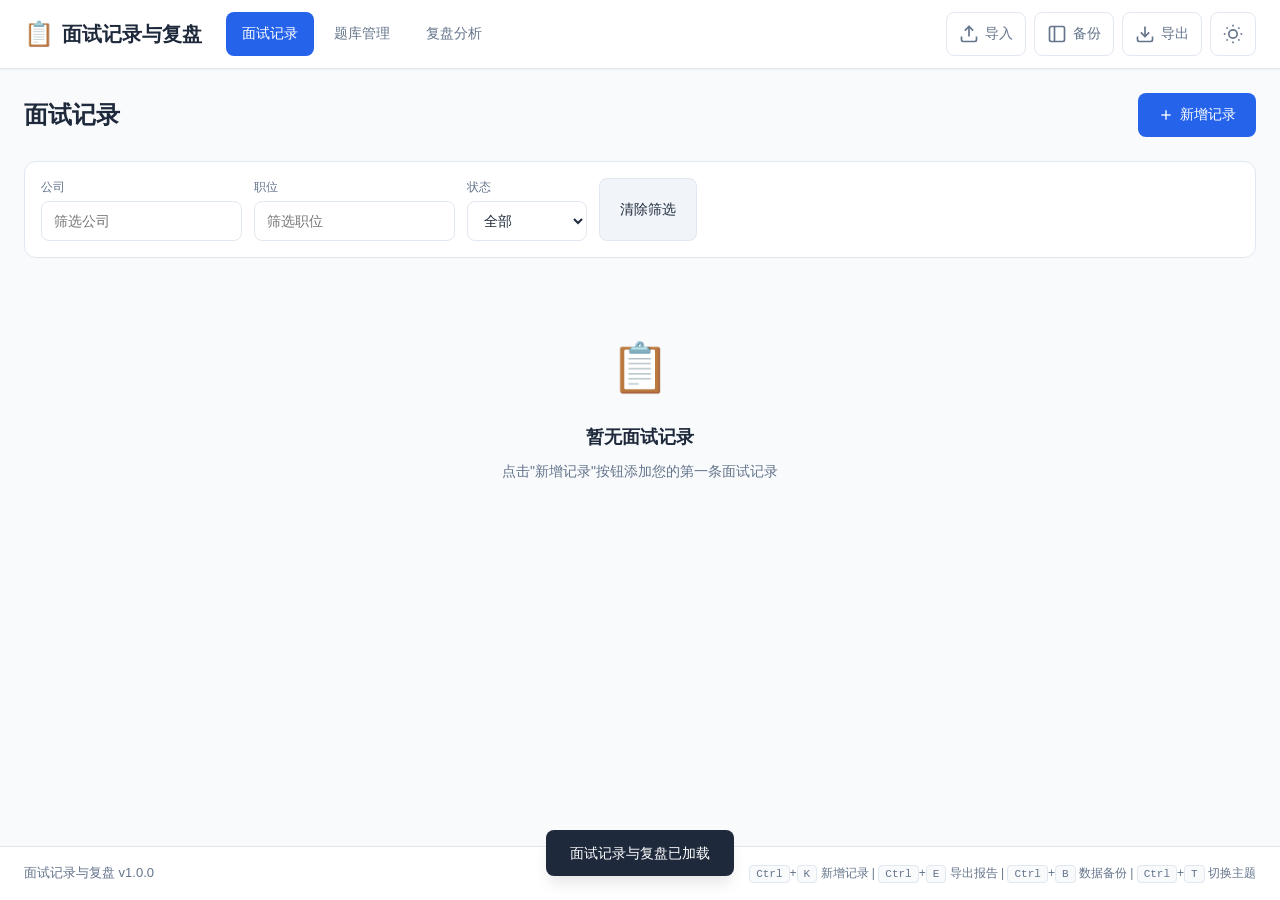
==== index.html @ b53680f0 "Add files via upload" ====
<!DOCTYPE html>
<html lang="zh-CN">
<head>
    <meta charset="UTF-8">
    <meta name="viewport" content="width=device-width, initial-scale=1.0">
    <meta name="description" content="面试记录与复盘 - 管理您的面试经历，分析面试趋势">
    <meta name="theme-color" content="#2563eb">
    <title>面试记录与复盘</title>
    <link rel="stylesheet" href="css/main.css">
    <link rel="stylesheet" href="css/theme-dark.css" id="theme-stylesheet" disabled>
    <link rel="icon" href="data:image/svg+xml,<svg xmlns='http://www.w3.org/2000/svg' viewBox='0 0 100 100'><text y='.9em' font-size='90'>📋</text></svg>">
</head>
<body>
    <a href="#main-content" class="skip-link">跳转到主要内容</a>

    <header class="header">
        <div class="header__container">
            <h1 class="header__title">
                <span class="header__icon" aria-hidden="true">📋</span>
                面试记录与复盘
            </h1>
            <nav class="header__nav" role="navigation" aria-label="主导航">
                <ul class="header__nav-list">
                    <li><button class="header__nav-btn is-active" data-tab="interview" aria-selected="true" aria-controls="panel-interview">面试记录</button></li>
                    <li><button class="header__nav-btn" data-tab="question" aria-selected="false" aria-controls="panel-question">题库管理</button></li>
                    <li><button class="header__nav-btn" data-tab="analysis" aria-selected="false" aria-controls="panel-analysis">复盘分析</button></li>
                </ul>
            </nav>
            <div class="header__actions">
                <button class="header__action-btn" id="btn-import" aria-label="导入数据">
                    <svg width="20" height="20" viewBox="0 0 24 24" fill="none" stroke="currentColor" stroke-width="2" aria-hidden="true"><path d="M21 15v4a2 2 0 0 1-2 2H5a2 2 0 0 1-2-2v-4"/><polyline points="17 8 12 3 7 8"/><line x1="12" y1="3" x2="12" y2="15"/></svg>
                    <span>导入</span>
                </button>
                <button class="header__action-btn" id="btn-export-json" title="导出 JSON 数据包，用于分享或备份">
                    <svg width="20" height="20" viewBox="0 0 24 24" fill="none" stroke="currentColor" stroke-width="2" aria-hidden="true"><rect x="3" y="3" width="18" height="18" rx="2" ry="2"/><line x1="9" y1="3" x2="9" y2="21"/></svg>
                    <span>备份</span>
                </button>
                <button class="header__action-btn" id="btn-export" title="导出 Markdown 报告，用于复盘阅读">
                    <svg width="20" height="20" viewBox="0 0 24 24" fill="none" stroke="currentColor" stroke-width="2" aria-hidden="true"><path d="M21 15v4a2 2 0 0 1-2 2H5a2 2 0 0 1-2-2v-4"/><polyline points="7 10 12 15 17 10"/><line x1="12" y1="15" x2="12" y2="3"/></svg>
                    <span>导出</span>
                </button>
                <button class="header__action-btn header__action-btn--theme" id="btn-theme" aria-label="切换主题">
                    <svg class="icon-sun" width="20" height="20" viewBox="0 0 24 24" fill="none" stroke="currentColor" stroke-width="2" aria-hidden="true"><circle cx="12" cy="12" r="5"/><line x1="12" y1="1" x2="12" y2="3"/><line x1="12" y1="21" x2="12" y2="23"/><line x1="4.22" y1="4.22" x2="5.64" y2="5.64"/><line x1="18.36" y1="18.36" x2="19.78" y2="19.78"/><line x1="1" y1="12" x2="3" y2="12"/><line x1="21" y1="12" x2="23" y2="12"/><line x1="4.22" y1="19.78" x2="5.64" y2="18.36"/><line x1="18.36" y1="5.64" x2="19.78" y2="4.22"/></svg>
                    <svg class="icon-moon" width="20" height="20" viewBox="0 0 24 24" fill="none" stroke="currentColor" stroke-width="2" aria-hidden="true"><path d="M21 12.79A9 9 0 1 1 11.21 3 7 7 0 0 0 21 12.79z"/></svg>
                    <span class="sr-only">切换主题</span>
                </button>
            </div>
        </div>
    </header>

    <main id="main-content" class="main">
        <section class="tab-panel is-active" id="panel-interview" role="tabpanel" aria-labelledby="tab-interview">
            <div class="panel-header">
                <h2 class="panel-title">面试记录</h2>
                <button class="btn btn--primary" id="btn-add-interview">
                    <svg width="16" height="16" viewBox="0 0 24 24" fill="none" stroke="currentColor" stroke-width="2" aria-hidden="true"><line x1="12" y1="5" x2="12" y2="19"/><line x1="5" y1="12" x2="19" y2="12"/></svg>
                    新增记录
                </button>
            </div>
            <div class="interview-filters">
                <div class="filter-group">
                    <label for="filter-company" class="filter-label">公司</label>
                    <input type="text" id="filter-company" class="filter-input" placeholder="筛选公司">
                </div>
                <div class="filter-group">
                    <label for="filter-position" class="filter-label">职位</label>
                    <input type="text" id="filter-position" class="filter-input" placeholder="筛选职位">
                </div>
                <div class="filter-group">
                    <label for="filter-status" class="filter-label">状态</label>
                    <select id="filter-status" class="filter-select">
                        <option value="">全部</option>
                        <option value="pending">待反馈</option>
                        <option value="passed">通过</option>
                        <option value="failed">未通过</option>
                    </select>
                </div>
                <button class="btn btn--secondary" id="btn-clear-filters">清除筛选</button>
            </div>
            <div class="interview-list" id="interview-list" role="list" aria-label="面试记录列表">
            </div>
        </section>

        <section class="tab-panel" id="panel-question" role="tabpanel" aria-labelledby="tab-question" hidden>
            <div class="panel-header">
                <h2 class="panel-title">题库管理</h2>
                <div class="panel-actions">
                    <div id="batch-actions-area" hidden style="display: inline-flex; gap: 8px; align-items: center; margin-right: 16px; padding: 4px 12px; background: var(--color-bg-hover); border-radius: var(--radius-md);">
                        <span id="selected-count" style="font-size: 13px; font-weight: 500;">已选 0 项</span>
                        <select id="select-batch-category" class="filter-select" style="min-height: 32px; font-size: 12px;">
                            <option value="">批量修改类别...</option>
                        </select>
                        <button class="btn btn--secondary btn--small" id="btn-batch-delete">批量删除</button>
                    </div>
                    <button class="btn btn--secondary" id="btn-manage-categories" style="margin-right: 8px;">管理类别</button>
                    <button class="btn btn--primary" id="btn-add-question">
                        <svg width="16" height="16" viewBox="0 0 24 24" fill="none" stroke="currentColor" stroke-width="2" aria-hidden="true"><line x1="12" y1="5" x2="12" y2="19"/><line x1="5" y1="12" x2="19" y2="12"/></svg>
                        添加题目
                    </button>
                </div>
            </div>
            <div class="question-filters">
                <div class="filter-group">
                    <label for="filter-q-company" class="filter-label">公司</label>
                    <input type="text" id="filter-q-company" class="filter-input" placeholder="筛选公司">
                </div>
                <div class="filter-group">
                    <label for="filter-q-position" class="filter-label">职位</label>
                    <input type="text" id="filter-q-position" class="filter-input" placeholder="筛选职位">
                </div>
                <div class="filter-group">
                    <label for="filter-category" class="filter-label">问题类别</label>
                    <select id="filter-category" class="filter-select">
                        <option value="">全部类别</option>
                    </select>
                </div>
                <div class="filter-group">
                    <label for="filter-difficulty" class="filter-label">难度</label>
                    <select id="filter-difficulty" class="filter-select">
                        <option value="">全部难度</option>
                        <option value="easy">简单</option>
                        <option value="medium">中等</option>
                        <option value="hard">困难</option>
                    </select>
                </div>
                <div class="filter-group filter-group--search">
                    <label for="filter-question" class="filter-label">搜索</label>
                    <input type="text" id="filter-question" class="filter-input" placeholder="搜索题目内容">
                </div>
            </div>
            <div class="question-list-header" style="margin-bottom: 12px; display: flex; align-items: center; gap: 8px;">
                <input type="checkbox" id="check-all-questions" style="width: 18px; height: 18px; cursor: pointer;">
                <label for="check-all-questions" style="font-size: 14px; cursor: pointer;">全选</label>
            </div>
            <div class="question-list" id="question-list" role="list" aria-label="题库列表">
            </div>
        </section>

        <section class="tab-panel" id="panel-analysis" role="tabpanel" aria-labelledby="tab-analysis" hidden>
            <div class="panel-header">
                <h2 class="panel-title">复盘分析</h2>
            </div>
            <div class="stats-grid">
                <article class="stat-card">
                    <h3 class="stat-card__title">总面试次数</h3>
                    <p class="stat-card__value" id="stat-total">0</p>
                </article>
                <article class="stat-card">
                    <h3 class="stat-card__title">通过次数</h3>
                    <p class="stat-card__value" id="stat-passed">0</p>
                </article>
                <article class="stat-card">
                    <h3 class="stat-card__title">通过率</h3>
                    <p class="stat-card__value" id="stat-rate">0%</p>
                </article>
                <article class="stat-card">
                    <h3 class="stat-card__title">题库总数</h3>
                    <p class="stat-card__value" id="stat-questions">0</p>
                </article>
            </div>

            <div class="analysis-section">
                <h3 class="analysis-section__title">面试趋势（近12个月）</h3>
                <div class="chart-container">
                    <div class="chart-tabs">
                        <button class="chart-tab is-active" data-chart="line">折线图</button>
                        <button class="chart-tab" data-chart="bar">柱状图</button>
                    </div>
                    <canvas id="trend-chart" width="800" height="300" aria-label="面试趋势图表"></canvas>
                </div>
            </div>

            <div class="analysis-section">
                <h3 class="analysis-section__title">按公司统计</h3>
                <div class="company-stats" id="company-stats"></div>
            </div>

            <div class="analysis-section">
                <h3 class="analysis-section__title">按职位统计</h3>
                <div class="position-stats" id="position-stats"></div>
            </div>

            <div class="analysis-section">
                <h3 class="analysis-section__title">错题本</h3>
                <p class="analysis-section__desc">显示所有已记录“优化后的回答”的题目，方便复盘总结</p>
                <button class="btn btn--secondary" id="btn-wrong-questions">查看错题本</button>
                <div class="wrong-questions-list" id="wrong-questions-list"></div>
            </div>
        </section>
    </main>

    <footer class="footer">
        <div class="footer__container">
            <p class="footer__text">面试记录与复盘 v1.0.0</p>
            <p class="footer__shortcuts">
                <kbd>Ctrl</kbd>+<kbd>K</kbd> 新增记录 |
                <kbd>Ctrl</kbd>+<kbd>E</kbd> 导出报告 |
                <kbd>Ctrl</kbd>+<kbd>B</kbd> 数据备份 |
                <kbd>Ctrl</kbd>+<kbd>T</kbd> 切换主题
            </p>
        </div>
    </footer>

    <div class="modal" id="modal-interview" hidden role="dialog" aria-labelledby="modal-interview-title" aria-modal="true">
        <div class="modal__backdrop"></div>
        <div class="modal__content">
            <header class="modal__header">
                <h2 class="modal__title" id="modal-interview-title">新增面试记录</h2>
                <button class="modal__close" id="modal-interview-close" aria-label="关闭弹窗">
                    <svg width="24" height="24" viewBox="0 0 24 24" fill="none" stroke="currentColor" stroke-width="2"><line x1="18" y1="6" x2="6" y2="18"/><line x1="6" y1="6" x2="18" y2="18"/></svg>
                </button>
            </header>
            <form class="modal__form" id="form-interview">
                <input type="hidden" id="interview-id">
                <div class="form-grid">
                    <div class="form-group">
                        <label for="interview-company" class="form-label">公司名 <span class="required">*</span></label>
                        <input type="text" id="interview-company" class="form-input" required maxlength="100" autocomplete="off">
                    </div>
                    <div class="form-group">
                        <label for="interview-position" class="form-label">职位 <span class="required">*</span></label>
                        <input type="text" id="interview-position" class="form-input" required maxlength="100" autocomplete="off">
                    </div>
                    <div class="form-group">
                        <label for="interview-round" class="form-label">面试轮次</label>
                        <select id="interview-round" class="form-select">
                            <option value="1">一面</option>
                            <option value="2">二面</option>
                            <option value="3">三面</option>
                            <option value="4">四面</option>
                            <option value="5">HR面</option>
                            <option value="6">终面</option>
                        </select>
                    </div>
                    <div class="form-group">
                        <label for="interview-date" class="form-label">时间 <span class="required">*</span></label>
                        <input type="datetime-local" id="interview-date" class="form-input" required>
                    </div>
                    <div class="form-group">
                        <label for="interview-location" class="form-label">地点</label>
                        <input type="text" id="interview-location" class="form-input" maxlength="200" autocomplete="off">
                    </div>
                    <div class="form-group">
                        <label for="interview-interviewer" class="form-label">面试官</label>
                        <input type="text" id="interview-interviewer" class="form-input" maxlength="100" autocomplete="off">
                    </div>
                    <div class="form-group">
                        <label for="interview-status" class="form-label">结果状态</label>
                        <select id="interview-status" class="form-select">
                            <option value="pending">待反馈</option>
                            <option value="passed">通过</option>
                            <option value="failed">未通过</option>
                        </select>
                    </div>
                    <div class="form-group form-group--full">
                        <label for="interview-transcript" class="form-label">录音文字稿 (支持自动识别 Q&A)</label>
                        <div style="margin-bottom: 8px;">
                            <a href="https://www.doubao.com/" target="_blank" rel="noopener noreferrer" class="link-hint" style="font-size: 12px; color: var(--color-primary); text-decoration: none; display: inline-flex; align-items: center; gap: 4px;">
                                <span>🌐 使用豆包进行问答梳理</span>
                                <svg width="12" height="12" viewBox="0 0 24 24" fill="none" stroke="currentColor" stroke-width="2"><path d="M18 13v6a2 2 0 0 1-2 2H5a2 2 0 0 1-2-2V8a2 2 0 0 1 2-2h6"/><polyline points="15 3 21 3 21 8"/><line x1="10" y1="14" x2="21" y2="3"/></svg>
                            </a>
                        </div>
                        <textarea id="interview-transcript" class="form-textarea" rows="6" placeholder="粘贴面试录音转文字的内容，例如：
问：请介绍一下你自己。
答：我是一名...
问：你对我们公司了解吗？"></textarea>
                        <button type="button" class="btn btn--secondary btn--small" id="btn-parse-transcript" style="margin-top: 8px;">
                            <svg width="16" height="16" viewBox="0 0 24 24" fill="none" stroke="currentColor" stroke-width="2" style="margin-right: 4px;"><path d="M21 15v4a2 2 0 0 1-2 2H5a2 2 0 0 1-2-2v-4"/><polyline points="7 10 12 15 17 10"/><line x1="12" y1="15" x2="12" y2="3"/></svg>
                            识别并归纳到题库
                        </button>
                    </div>
                    <div class="form-group form-group--full">
                        <label for="interview-evaluation" class="form-label">自我评价</label>
                        <div class="star-rating" id="star-rating" role="radiogroup" aria-label="自我评价星级">
                            <button type="button" class="star-btn" data-star="1" aria-label="1星">★</button>
                            <button type="button" class="star-btn" data-star="2" aria-label="2星">★</button>
                            <button type="button" class="star-btn" data-star="3" aria-label="3星">★</button>
                            <button type="button" class="star-btn" data-star="4" aria-label="4星">★</button>
                            <button type="button" class="star-btn" data-star="5" aria-label="5星">★</button>
                        </div>
                        <input type="hidden" id="interview-evaluation" value="3">
                    </div>
                </div>
                <div class="form-actions">
                    <button type="button" class="btn btn--secondary" id="btn-cancel-interview">取消</button>
                    <button type="submit" class="btn btn--primary">保存</button>
                </div>
            </form>
        </div>
    </div>

    <div class="modal" id="modal-question" hidden role="dialog" aria-labelledby="modal-question-title" aria-modal="true">
        <div class="modal__backdrop"></div>
        <div class="modal__content">
            <header class="modal__header">
                <h2 class="modal__title" id="modal-question-title">添加题目</h2>
                <button class="modal__close" id="modal-question-close" aria-label="关闭弹窗">
                    <svg width="24" height="24" viewBox="0 0 24 24" fill="none" stroke="currentColor" stroke-width="2"><line x1="18" y1="6" x2="6" y2="18"/><line x1="6" y1="6" x2="18" y2="18"/></svg>
                </button>
            </header>
            <form class="modal__form" id="form-question">
                <input type="hidden" id="question-id">
                <div class="form-grid">
                    <div class="form-group form-group--full">
                        <label for="question-content" class="form-label">题目内容 <span class="required">*</span></label>
                        <textarea id="question-content" class="form-textarea" rows="4" required maxlength="1000" placeholder="输入面试题目"></textarea>
                    </div>
                    <div class="form-group">
                        <label for="question-company" class="form-label">来源公司</label>
                        <input type="text" id="question-company" class="form-input" maxlength="100" placeholder="例如：字节跳动">
                    </div>
                    <div class="form-group">
                        <label for="question-position" class="form-label">职位 <span class="required">*</span></label>
                        <input type="text" id="question-position" class="form-input" required maxlength="100" placeholder="例如：前端开发工程师">
                    </div>
                    <div class="form-group">
                        <label for="question-category" class="form-label">问题类别 (可手动输入新类别)</label>
                        <input type="text" id="question-category" class="form-input" maxlength="100" placeholder="输入新类别或从列表选择" list="category-datalist">
                        <datalist id="category-datalist"></datalist>
                    </div>
                    <div class="form-group">
                        <label for="question-difficulty" class="form-label">难度</label>
                        <select id="question-difficulty" class="form-select">
                            <option value="easy">简单</option>
                            <option value="medium" selected>中等</option>
                            <option value="hard">困难</option>
                        </select>
                    </div>
                    <div class="form-group form-group--full">
                        <label for="question-answer" class="form-label">原始回答 (面试现场)</label>
                        <textarea id="question-answer" class="form-textarea" rows="3" maxlength="2000" placeholder="记录面试时的原始回答"></textarea>
                    </div>
                    <div class="form-group form-group--full">
                        <label for="question-optimized-answer" class="form-label">优化后的回答 (复盘总结)</label>
                        <textarea id="question-optimized-answer" class="form-textarea" rows="5" maxlength="2000" placeholder="在此输入总结和优化后的最佳回答"></textarea>
                    </div>
                </div>
                <div class="form-actions">
                    <button type="button" class="btn btn--secondary" id="btn-cancel-question">取消</button>
                    <button type="submit" class="btn btn--primary">保存</button>
                </div>
            </form>
        </div>
    </div>

    <div class="modal" id="modal-view" hidden role="dialog" aria-labelledby="modal-view-title" aria-modal="true">
        <div class="modal__backdrop"></div>
        <div class="modal__content modal__content--large">
            <header class="modal__header">
                <h2 class="modal__title" id="modal-view-title">面试详情</h2>
                <button class="modal__close" id="modal-view-close" aria-label="关闭弹窗">
                    <svg width="24" height="24" viewBox="0 0 24 24" fill="none" stroke="currentColor" stroke-width="2"><line x1="18" y1="6" x2="6" y2="18"/><line x1="6" y1="6" x2="18" y2="18"/></svg>
                </button>
            </header>
            <div class="modal__body" id="view-content">
            </div>
        </div>
    </div>

    <div class="modal" id="modal-manage-categories" hidden role="dialog" aria-labelledby="modal-categories-title" aria-modal="true">
        <div class="modal__backdrop"></div>
        <div class="modal__content">
            <header class="modal__header">
                <h2 class="modal__title" id="modal-categories-title">管理问题类别</h2>
                <button class="modal__close" id="modal-categories-close" aria-label="关闭弹窗">
                    <svg width="24" height="24" viewBox="0 0 24 24" fill="none" stroke="currentColor" stroke-width="2"><line x1="18" y1="6" x2="6" y2="18"/><line x1="6" y1="6" x2="18" y2="18"/></svg>
                </button>
            </header>
            <div class="modal__body">
                <div class="form-group">
                    <label for="new-category-input" class="form-label">新增类别</label>
                    <div style="display: flex; gap: 8px;">
                        <input type="text" id="new-category-input" class="form-input" placeholder="输入类别名称">
                        <button class="btn btn--primary" id="btn-add-category-save">添加</button>
                    </div>
                </div>
                <div class="category-list-manage" id="category-list-manage" style="margin-top: 16px; max-height: 300px; overflow-y: auto;">
                    <!-- 类别列表将在这里渲染 -->
                </div>
            </div>
            <div class="form-actions">
                <button type="button" class="btn btn--primary" id="btn-close-categories">完成</button>
            </div>
        </div>
    </div>

    <input type="file" id="file-import" accept=".json" hidden aria-hidden="true">

    <div class="toast" id="toast" hidden role="alert" aria-live="polite"></div>

    <div class="sr-only" aria-live="assertive" id="sr-announce"></div>

    <script type="module" src="js/app.js"></script>
</body>
</html>
---- css/main.css ----
:root {
    --color-primary: #2563eb;
    --color-primary-hover: #1d4ed8;
    --color-primary-light: #dbeafe;
    --color-secondary: #64748b;
    --color-secondary-hover: #475569;
    --color-success: #10b981;
    --color-warning: #f59e0b;
    --color-danger: #ef4444;
    --color-bg: #f8fafc;
    --color-bg-card: #ffffff;
    --color-bg-hover: #f1f5f9;
    --color-text: #1e293b;
    --color-text-secondary: #64748b;
    --color-border: #e2e8f0;
    --color-border-focus: #2563eb;
    --shadow-sm: 0 1px 2px rgba(0, 0, 0, 0.05);
    --shadow-md: 0 4px 6px -1px rgba(0, 0, 0, 0.1);
    --shadow-lg: 0 10px 15px -3px rgba(0, 0, 0, 0.1);
    --radius-sm: 4px;
    --radius-md: 8px;
    --radius-lg: 12px;
    --font-sans: -apple-system, BlinkMacSystemFont, 'Segoe UI', Roboto, 'Helvetica Neue', Arial, sans-serif;
    --font-mono: 'SF Mono', Consolas, 'Liberation Mono', Menlo, monospace;
    --transition-fast: 150ms ease;
    --transition-normal: 250ms ease;
}

*,
*::before,
*::after {
    box-sizing: border-box;
    margin: 0;
    padding: 0;
}

html {
    font-size: 16px;
    -webkit-text-size-adjust: 100%;
}

body {
    font-family: var(--font-sans);
    font-size: 14px;
    line-height: 1.6;
    color: var(--color-text);
    background-color: var(--color-bg);
    min-height: 100vh;
    display: flex;
    flex-direction: column;
}

.sr-only,
.sr-only-focusable:not(:focus) {
    position: absolute;
    width: 1px;
    height: 1px;
    padding: 0;
    margin: -1px;
    overflow: hidden;
    clip: rect(0, 0, 0, 0);
    white-space: nowrap;
    border: 0;
}

.skip-link {
    position: absolute;
    top: -40px;
    left: 0;
    background: var(--color-primary);
    color: #fff;
    padding: 8px 16px;
    z-index: 1000;
    transition: top var(--transition-fast);
}

.skip-link:focus {
    top: 0;
}

.header {
    background: var(--color-bg-card);
    border-bottom: 1px solid var(--color-border);
    box-shadow: var(--shadow-sm);
    position: sticky;
    top: 0;
    z-index: 100;
}

.header__container {
    max-width: 1400px;
    margin: 0 auto;
    padding: 12px 24px;
    display: flex;
    align-items: center;
    gap: 24px;
    flex-wrap: wrap;
}

.header__title {
    font-size: 20px;
    font-weight: 700;
    color: var(--color-text);
    display: flex;
    align-items: center;
    gap: 8px;
}

.header__icon {
    font-size: 24px;
}

.header__nav {
    flex: 1;
}

.header__nav-list {
    list-style: none;
    display: flex;
    gap: 4px;
}

.header__nav-btn {
    padding: 8px 16px;
    border: none;
    background: transparent;
    color: var(--color-text-secondary);
    font-size: 14px;
    font-weight: 500;
    cursor: pointer;
    border-radius: var(--radius-md);
    transition: all var(--transition-fast);
    min-height: 44px;
    min-width: 44px;
}

.header__nav-btn:hover {
    background: var(--color-bg-hover);
    color: var(--color-text);
}

.header__nav-btn.is-active {
    background: var(--color-primary);
    color: #fff;
}

.header__nav-btn:focus-visible {
    outline: 2px solid var(--color-border-focus);
    outline-offset: 2px;
}

.header__actions {
    display: flex;
    gap: 8px;
    align-items: center;
}

.header__action-btn {
    display: flex;
    align-items: center;
    gap: 6px;
    padding: 8px 12px;
    border: 1px solid var(--color-border);
    background: var(--color-bg-card);
    color: var(--color-text-secondary);
    font-size: 14px;
    cursor: pointer;
    border-radius: var(--radius-md);
    transition: all var(--transition-fast);
    min-height: 44px;
    min-width: 44px;
}

.header__action-btn:hover {
    border-color: var(--color-primary);
    color: var(--color-primary);
}

.header__action-btn:focus-visible {
    outline: 2px solid var(--color-border-focus);
    outline-offset: 2px;
}

.header__action-btn--theme .icon-moon {
    display: none;
}

body.dark .header__action-btn--theme .icon-sun {
    display: none;
}

body.dark .header__action-btn--theme .icon-moon {
    display: block;
}

.main {
    flex: 1;
    max-width: 1400px;
    margin: 0 auto;
    padding: 24px;
    width: 100%;
}

.tab-panel {
    display: none;
}

.tab-panel.is-active {
    display: block;
}

.panel-header {
    display: flex;
    justify-content: space-between;
    align-items: center;
    margin-bottom: 24px;
    flex-wrap: wrap;
    gap: 16px;
}

.panel-title {
    font-size: 24px;
    font-weight: 700;
    color: var(--color-text);
}

.btn {
    display: inline-flex;
    align-items: center;
    justify-content: center;
    gap: 6px;
    padding: 10px 20px;
    border: none;
    border-radius: var(--radius-md);
    font-size: 14px;
    font-weight: 500;
    cursor: pointer;
    transition: all var(--transition-fast);
    min-height: 44px;
    min-width: 44px;
}

.btn:focus-visible {
    outline: 2px solid var(--color-border-focus);
    outline-offset: 2px;
}

.btn--primary {
    background: var(--color-primary);
    color: #fff;
}

.btn--primary:hover {
    background: var(--color-primary-hover);
}

.btn--secondary {
    background: var(--color-bg-hover);
    color: var(--color-text);
    border: 1px solid var(--color-border);
}

.btn--secondary:hover {
    background: var(--color-border);
}

.btn--danger {
    background: var(--color-danger);
    color: #fff;
}

.btn--danger:hover {
    background: #dc2626;
}

.btn--small {
    padding: 6px 12px;
    font-size: 13px;
    min-height: 36px;
}

.interview-filters,
.question-filters {
    display: flex;
    flex-wrap: wrap;
    gap: 12px;
    margin-bottom: 24px;
    padding: 16px;
    background: var(--color-bg-card);
    border-radius: var(--radius-lg);
    border: 1px solid var(--color-border);
}

.filter-group {
    display: flex;
    flex-direction: column;
    gap: 4px;
}

.filter-group--search {
    flex: 1;
    min-width: 200px;
}

.filter-label {
    font-size: 12px;
    font-weight: 500;
    color: var(--color-text-secondary);
}

.filter-input,
.filter-select {
    padding: 8px 12px;
    border: 1px solid var(--color-border);
    border-radius: var(--radius-md);
    font-size: 14px;
    color: var(--color-text);
    background: var(--color-bg-card);
    min-height: 40px;
    min-width: 120px;
}

.filter-input:focus,
.filter-select:focus {
    outline: none;
    border-color: var(--color-border-focus);
    box-shadow: 0 0 0 3px var(--color-primary-light);
}

.interview-list,
.question-list {
    display: grid;
    gap: 16px;
}

.interview-card {
    background: var(--color-bg-card);
    border: 1px solid var(--color-border);
    border-radius: var(--radius-lg);
    padding: 20px;
    transition: all var(--transition-fast);
}

.interview-card:hover {
    box-shadow: var(--shadow-md);
    border-color: var(--color-primary);
}

.interview-card__header {
    display: flex;
    justify-content: space-between;
    align-items: flex-start;
    gap: 12px;
    margin-bottom: 12px;
}

.interview-card__info {
    flex: 1;
}

.interview-card__company {
    font-size: 18px;
    font-weight: 600;
    color: var(--color-text);
    margin-bottom: 4px;
}

.interview-card__position {
    font-size: 14px;
    color: var(--color-text-secondary);
}

.interview-card__status {
    padding: 4px 12px;
    border-radius: 20px;
    font-size: 12px;
    font-weight: 500;
}

.interview-card__status--pending {
    background: #fef3c7;
    color: #92400e;
}

.interview-card__status--passed {
    background: #d1fae5;
    color: #065f46;
}

.interview-card__status--failed {
    background: #fee2e2;
    color: #991b1b;
}

.interview-card__meta {
    display: flex;
    flex-wrap: wrap;
    gap: 16px;
    font-size: 13px;
    color: var(--color-text-secondary);
    margin-bottom: 12px;
}

.interview-card__meta-item {
    display: flex;
    align-items: center;
    gap: 4px;
}

.interview-card__evaluation {
    display: flex;
    align-items: center;
    gap: 4px;
    margin-bottom: 12px;
}

.interview-card__stars {
    color: #fbbf24;
    font-size: 16px;
}

.interview-card__actions {
    display: flex;
    gap: 8px;
}

.question-card {
    background: var(--color-bg-card);
    border: 1px solid var(--color-border);
    border-radius: var(--radius-lg);
    padding: 20px;
    transition: all var(--transition-fast);
}

.question-card:hover {
    box-shadow: var(--shadow-md);
}

.question-card__header {
    display: flex;
    justify-content: space-between;
    align-items: flex-start;
    gap: 12px;
    margin-bottom: 12px;
}

.question-card__content {
    font-size: 15px;
    color: var(--color-text);
    margin-bottom: 12px;
    line-height: 1.6;
}

.question-card__footer {
    display: flex;
    justify-content: space-between;
    align-items: center;
    flex-wrap: wrap;
    gap: 12px;
}

.question-card__tags {
    display: flex;
    gap: 8px;
    flex-wrap: wrap;
}

.tag {
    padding: 4px 10px;
    border-radius: 20px;
    font-size: 12px;
    font-weight: 500;
}

.tag--category {
    background: var(--color-primary-light);
    color: var(--color-primary);
}

.tag--difficulty-easy {
    background: #d1fae5;
    color: #065f46;
}

.tag--difficulty-medium {
    background: #fef3c7;
    color: #92400e;
}

.tag--difficulty-hard {
    background: #fee2e2;
    color: #991b1b;
}

.stats-grid {
    display: grid;
    grid-template-columns: repeat(auto-fit, minmax(200px, 1fr));
    gap: 16px;
    margin-bottom: 32px;
}

.stat-card {
    background: var(--color-bg-card);
    border: 1px solid var(--color-border);
    border-radius: var(--radius-lg);
    padding: 24px;
    text-align: center;
}

.stat-card__title {
    font-size: 14px;
    color: var(--color-text-secondary);
    margin-bottom: 8px;
    font-weight: 500;
}

.stat-card__value {
    font-size: 32px;
    font-weight: 700;
    color: var(--color-primary);
}

.analysis-section {
    background: var(--color-bg-card);
    border: 1px solid var(--color-border);
    border-radius: var(--radius-lg);
    padding: 24px;
    margin-bottom: 24px;
}

.analysis-section__title {
    font-size: 18px;
    font-weight: 600;
    color: var(--color-text);
    margin-bottom: 16px;
}

.analysis-section__desc {
    font-size: 14px;
    color: var(--color-text-secondary);
    margin-bottom: 16px;
}

.chart-container {
    padding: 16px 0;
}

.chart-tabs {
    display: flex;
    gap: 8px;
    margin-bottom: 16px;
}

.chart-tab {
    padding: 8px 16px;
    border: 1px solid var(--color-border);
    background: var(--color-bg-card);
    color: var(--color-text-secondary);
    font-size: 14px;
    cursor: pointer;
    border-radius: var(--radius-md);
    transition: all var(--transition-fast);
    min-height: 44px;
}

.chart-tab:hover {
    border-color: var(--color-primary);
    color: var(--color-primary);
}

.chart-tab.is-active {
    background: var(--color-primary);
    color: #fff;
    border-color: var(--color-primary);
}

#trend-chart {
    width: 100%;
    max-width: 100%;
    height: auto;
}

.company-stats,
.position-stats {
    display: grid;
    gap: 12px;
}

.stats-item {
    display: flex;
    justify-content: space-between;
    align-items: center;
    padding: 12px 16px;
    background: var(--color-bg);
    border-radius: var(--radius-md);
}

.stats-item__name {
    font-weight: 500;
    color: var(--color-text);
}

.stats-item__count {
    font-size: 13px;
    color: var(--color-text-secondary);
}

.stats-item__bar {
    flex: 1;
    height: 8px;
    background: var(--color-border);
    border-radius: 4px;
    margin: 0 16px;
    overflow: hidden;
}

.stats-item__bar-fill {
    height: 100%;
    background: var(--color-primary);
    border-radius: 4px;
    transition: width var(--transition-normal);
}

.wrong-questions-list {
    margin-top: 16px;
}

.modal {
    position: fixed;
    top: 0;
    left: 0;
    right: 0;
    bottom: 0;
    z-index: 1000;
    display: flex;
    align-items: center;
    justify-content: center;
    padding: 24px;
}

.modal[hidden] {
    display: none !important;
}

.modal__backdrop {
    position: absolute;
    top: 0;
    left: 0;
    right: 0;
    bottom: 0;
    background: rgba(0, 0, 0, 0.5);
    z-index: 1;
}

.modal__content {
    position: relative;
    background: var(--color-bg-card);
    border-radius: var(--radius-lg);
    box-shadow: var(--shadow-lg);
    width: 100%;
    max-width: 600px;
    max-height: 90vh;
    overflow: auto;
    z-index: 2;
}

.modal__content--large {
    max-width: 800px;
}

.modal__header {
    display: flex;
    justify-content: space-between;
    align-items: center;
    padding: 20px 24px;
    border-bottom: 1px solid var(--color-border);
}

.modal__title {
    font-size: 20px;
    font-weight: 600;
    color: var(--color-text);
}

.modal__close {
    padding: 8px;
    border: none;
    background: transparent;
    color: var(--color-text-secondary);
    cursor: pointer;
    border-radius: var(--radius-md);
    transition: all var(--transition-fast);
    min-height: 44px;
    min-width: 44px;
    display: flex;
    align-items: center;
    justify-content: center;
}

.modal__close:hover {
    background: var(--color-bg-hover);
    color: var(--color-text);
}

.modal__close:focus-visible {
    outline: 2px solid var(--color-border-focus);
    outline-offset: 2px;
}

.modal__body {
    padding: 24px;
}

.modal__form {
    padding: 24px;
}

.form-grid {
    display: grid;
    grid-template-columns: repeat(2, 1fr);
    gap: 16px;
    margin-bottom: 24px;
}

.form-group {
    display: flex;
    flex-direction: column;
    gap: 6px;
}

.form-group--full {
    grid-column: 1 / -1;
}

.form-label {
    font-size: 14px;
    font-weight: 500;
    color: var(--color-text);
}

.required {
    color: var(--color-danger);
}

.form-input,
.form-select,
.form-textarea {
    padding: 10px 12px;
    border: 1px solid var(--color-border);
    border-radius: var(--radius-md);
    font-size: 14px;
    color: var(--color-text);
    background: var(--color-bg-card);
    font-family: inherit;
    min-height: 44px;
    transition: border-color var(--transition-fast);
}

.form-textarea {
    resize: vertical;
    min-height: 80px;
}

.form-input:focus,
.form-select:focus,
.form-textarea:focus {
    outline: none;
    border-color: var(--color-border-focus);
    box-shadow: 0 0 0 3px var(--color-primary-light);
}

.form-input.error,
.form-select.error,
.form-textarea.error {
    border-color: var(--color-danger);
}

.form-error {
    font-size: 12px;
    color: var(--color-danger);
}

.form-actions {
    display: flex;
    justify-content: flex-end;
    gap: 12px;
}

.star-rating {
    display: flex;
    gap: 4px;
}

.star-btn {
    padding: 8px;
    border: none;
    background: transparent;
    font-size: 24px;
    color: var(--color-border);
    cursor: pointer;
    transition: color var(--transition-fast);
    min-height: 44px;
    min-width: 44px;
}

.star-btn.active {
    color: #fbbf24;
}

.star-btn:hover {
    transform: scale(1.1);
}

.toast {
    position: fixed;
    bottom: 24px;
    left: 50%;
    transform: translateX(-50%);
    padding: 12px 24px;
    background: var(--color-text);
    color: #fff;
    border-radius: var(--radius-md);
    font-size: 14px;
    z-index: 2000;
    box-shadow: var(--shadow-lg);
    animation: toast-in 0.3s ease;
}

@keyframes toast-in {
    from {
        opacity: 0;
        transform: translateX(-50%) translateY(20px);
    }
    to {
        opacity: 1;
        transform: translateX(-50%) translateY(0);
    }
}

.footer {
    background: var(--color-bg-card);
    border-top: 1px solid var(--color-border);
    padding: 16px 24px;
}

.footer__container {
    max-width: 1400px;
    margin: 0 auto;
    display: flex;
    justify-content: space-between;
    align-items: center;
    flex-wrap: wrap;
    gap: 12px;
}

.footer__text {
    font-size: 13px;
    color: var(--color-text-secondary);
}

.footer__shortcuts {
    font-size: 12px;
    color: var(--color-text-secondary);
}

.footer__shortcuts kbd {
    padding: 2px 6px;
    background: var(--color-bg);
    border: 1px solid var(--color-border);
    border-radius: var(--radius-sm);
    font-family: var(--font-mono);
    font-size: 11px;
}

.empty-state {
    text-align: center;
    padding: 48px 24px;
    color: var(--color-text-secondary);
}

.empty-state__icon {
    font-size: 48px;
    margin-bottom: 16px;
}

.empty-state__title {
    font-size: 18px;
    font-weight: 600;
    color: var(--color-text);
    margin-bottom: 8px;
}

.empty-state__desc {
    font-size: 14px;
    margin-bottom: 24px;
}

.view-detail {
    display: grid;
    gap: 16px;
}

.view-detail__row {
    display: flex;
    gap: 12px;
}

.view-detail__label {
    font-weight: 500;
    color: var(--color-text-secondary);
    min-width: 80px;
}

.view-detail__value {
    color: var(--color-text);
    flex: 1;
}

.view-detail__section {
    margin-top: 16px;
    padding-top: 16px;
    border-top: 1px solid var(--color-border);
}

.view-detail__section-title {
    font-weight: 600;
    margin-bottom: 8px;
}

@media (max-width: 768px) {
    .header__container {
        padding: 12px 16px;
    }

    .header__title {
        font-size: 18px;
    }

    .header__nav-list {
        order: 3;
        width: 100%;
    }

    .header__nav-btn {
        flex: 1;
        text-align: center;
    }

    .header__actions {
        gap: 4px;
    }

    .header__action-btn span {
        display: none;
    }

    .main {
        padding: 16px;
    }

    .panel-title {
        font-size: 20px;
    }

    .form-grid {
        grid-template-columns: 1fr;
    }

    .modal__content {
        max-height: 95vh;
    }

    .stats-grid {
        grid-template-columns: repeat(2, 1fr);
    }
}

@media (max-width: 480px) {
    .interview-filters,
    .question-filters {
        flex-direction: column;
    }

    .filter-input,
    .filter-select {
        width: 100%;
    }

    .interview-card__meta {
        flex-direction: column;
        gap: 8px;
    }

    .interview-card__actions {
        width: 100%;
    }

    .interview-card__actions .btn {
        flex: 1;
    }

    .stats-grid {
        grid-template-columns: 1fr;
    }
}

@media (prefers-reduced-motion: reduce) {
    *,
    *::before,
    *::after {
        animation-duration: 0.01ms !important;
        animation-iteration-count: 1 !important;
        transition-duration: 0.01ms !important;
    }
}

@media (max-width: 320px) {
    :root {
        font-size: 14px;
    }
}
---- css/theme-dark.css ----
body.dark {
    --color-primary: #3b82f6;
    --color-primary-hover: #2563eb;
    --color-primary-light: #1e3a5f;
    --color-secondary: #94a3b8;
    --color-secondary-hover: #64748b;
    --color-success: #10b981;
    --color-warning: #f59e0b;
    --color-danger: #ef4444;
    --color-bg: #0f172a;
    --color-bg-card: #1e293b;
    --color-bg-hover: #334155;
    --color-text: #f1f5f9;
    --color-text-secondary: #94a3b8;
    --color-border: #334155;
    --color-border-focus: #3b82f6;
}

body.dark {
    background-color: var(--color-bg);
    color: var(--color-text);
}

body.dark .header {
    background: var(--color-bg-card);
    border-color: var(--color-border);
}

body.dark .header__title {
    color: var(--color-text);
}

body.dark .header__nav-btn {
    color: var(--color-text-secondary);
}

body.dark .header__nav-btn:hover {
    background: var(--color-bg-hover);
    color: var(--color-text);
}

body.dark .header__action-btn {
    background: var(--color-bg-card);
    border-color: var(--color-border);
    color: var(--color-text-secondary);
}

body.dark .interview-card,
body.dark .question-card,
body.dark .stat-card,
body.dark .analysis-section {
    background: var(--color-bg-card);
    border-color: var(--color-border);
}

body.dark .interview-card:hover,
body.dark .question-card:hover {
    border-color: var(--color-primary);
}

body.dark .panel-title,
body.dark .interview-card__company,
body.dark .question-card__content,
body.dark .analysis-section__title,
body.dark .stat-card__title,
body.dark .stats-item__name,
body.dark .view-detail__value {
    color: var(--color-text);
}

body.dark .interview-card__meta,
body.dark .interview-card__position,
body.dark .question-card__meta,
body.dark .stat-card__value,
body.dark .stats-item__count,
body.dark .view-detail__label,
body.dark .analysis-section__desc,
body.dark .footer__text,
body.dark .footer__shortcuts {
    color: var(--color-text-secondary);
}

body.dark .btn--secondary {
    background: var(--color-bg-hover);
    color: var(--color-text);
    border-color: var(--color-border);
}

body.dark .btn--secondary:hover {
    background: var(--color-border);
}

body.dark .filter-input,
body.dark .filter-select {
    background: var(--color-bg-card);
    border-color: var(--color-border);
    color: var(--color-text);
}

body.dark .form-input,
body.dark .form-select,
body.dark .form-textarea {
    background: var(--color-bg-card);
    border-color: var(--color-border);
    color: var(--color-text);
}

body.dark .modal__content {
    background: var(--color-bg-card);
}

body.dark .modal__header {
    border-color: var(--color-border);
}

body.dark .modal__title {
    color: var(--color-text);
}

body.dark .modal__close {
    color: var(--color-text-secondary);
}

body.dark .modal__close:hover {
    background: var(--color-bg-hover);
}

body.dark .footer {
    background: var(--color-bg-card);
    border-color: var(--color-border);
}

body.dark .tag--category {
    background: var(--color-primary-light);
}

body.dark .stats-item {
    background: var(--color-bg);
}

body.dark .stats-item__bar {
    background: var(--color-bg-hover);
}

body.dark .chart-tab {
    background: var(--color-bg-card);
    border-color: var(--color-border);
    color: var(--color-text-secondary);
}

body.dark .interview-card__status--pending {
    background: rgba(245, 158, 11, 0.2);
    color: #fbbf24;
}

body.dark .interview-card__status--passed {
    background: rgba(16, 185, 129, 0.2);
    color: #34d399;
}

body.dark .interview-card__status--failed {
    background: rgba(239, 68, 68, 0.2);
    color: #f87171;
}

body.dark .tag--difficulty-easy {
    background: rgba(16, 185, 129, 0.2);
    color: #34d399;
}

body.dark .tag--difficulty-medium {
    background: rgba(245, 158, 11, 0.2);
    color: #fbbf24;
}

body.dark .tag--difficulty-hard {
    background: rgba(239, 68, 68, 0.2);
    color: #f87171;
}

body.dark .star-btn {
    color: var(--color-border);
}

body.dark .star-btn.active {
    color: #fbbf24;
}

body.dark .skip-link {
    background: var(--color-primary);
}

body.dark .toast {
    background: var(--color-text);
    color: var(--color-bg);
}

body.dark .view-detail__section {
    border-color: var(--color-border);
}

@media (prefers-color-scheme: dark) {
    :root:not(.light-force) {
        --color-primary: #3b82f6;
        --color-primary-hover: #2563eb;
        --color-primary-light: #1e3a5f;
        --color-secondary: #94a3b8;
        --color-bg: #0f172a;
        --color-bg-card: #1e293b;
        --color-bg-hover: #334155;
        --color-text: #f1f5f9;
        --color-text-secondary: #94a3b8;
        --color-border: #334155;
    }
}
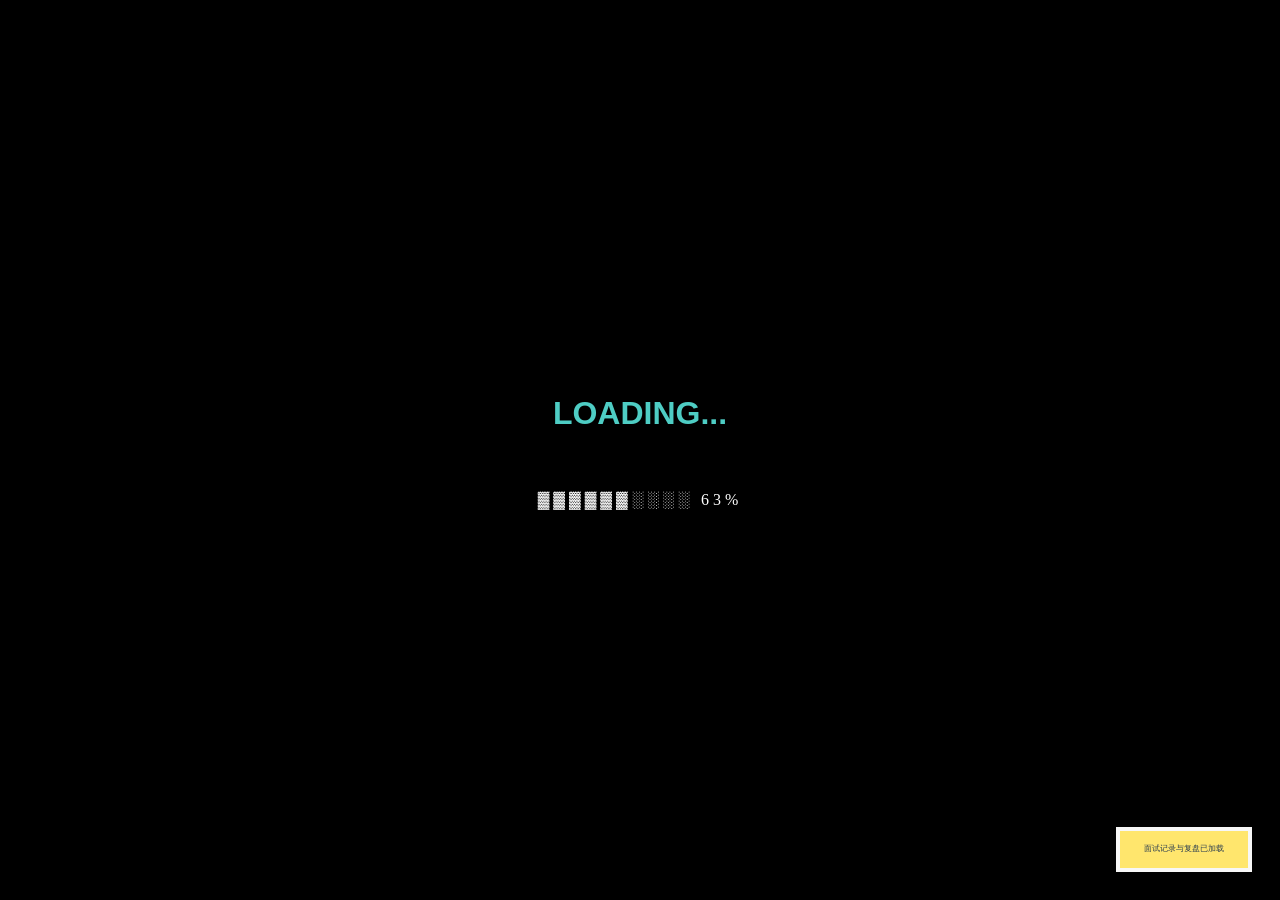
==== commit 8a7ebe8c: "Add files via upload" ====
--- a/index.html
+++ b/index.html
@@ -3,392 +3,253 @@
 <head>
     <meta charset="UTF-8">
     <meta name="viewport" content="width=device-width, initial-scale=1.0">
-    <meta name="description" content="面试记录与复盘 - 管理您的面试经历，分析面试趋势">
-    <meta name="theme-color" content="#2563eb">
-    <title>面试记录与复盘</title>
-    <link rel="stylesheet" href="css/main.css">
-    <link rel="stylesheet" href="css/theme-dark.css" id="theme-stylesheet" disabled>
-    <link rel="icon" href="data:image/svg+xml,<svg xmlns='http://www.w3.org/2000/svg' viewBox='0 0 100 100'><text y='.9em' font-size='90'>📋</text></svg>">
+    <meta name="description" content="面试记录与复盘 - 8-BIT 像素艺术风格版">
+    <title>面试记录与复盘 [PIXEL EDITION]</title>
+    <link rel="stylesheet" href="css/pixel.css">
+    <link rel="icon" href="data:image/svg+xml,<svg xmlns='http://www.w3.org/2000/svg' viewBox='0 0 100 100'><text y='.9em' font-size='90'>🎮</text></svg>">
 </head>
 <body>
-    <a href="#main-content" class="skip-link">跳转到主要内容</a>
-
-    <header class="header">
-        <div class="header__container">
-            <h1 class="header__title">
-                <span class="header__icon" aria-hidden="true">📋</span>
-                面试记录与复盘
-            </h1>
-            <nav class="header__nav" role="navigation" aria-label="主导航">
-                <ul class="header__nav-list">
-                    <li><button class="header__nav-btn is-active" data-tab="interview" aria-selected="true" aria-controls="panel-interview">面试记录</button></li>
-                    <li><button class="header__nav-btn" data-tab="question" aria-selected="false" aria-controls="panel-question">题库管理</button></li>
-                    <li><button class="header__nav-btn" data-tab="analysis" aria-selected="false" aria-controls="panel-analysis">复盘分析</button></li>
-                </ul>
+    <!-- 8-bit 加载进度条 -->
+    <div id="loading-screen" class="modal-pixel" style="background: #000; flex-direction: column; gap: 24px;">
+        <div style="color: var(--pixel-teal); font-size: 32px; font-weight: bold;">LOADING...</div>
+        <div class="pixel-loader">
+            <div id="loading-bar" class="pixel-loader__bar"></div>
+        </div>
+        <div id="loading-text" style="color: var(--pixel-white); font-size: 16px; letter-spacing: 4px;">▓▓▓▓░░░░░░░░ 25%</div>
+    </div>
+
+    <header class="header-pixel">
+        <div style="display: flex; justify-content: space-between; align-items: center; max-width: 1200px; margin: 0 auto;">
+            <h1 style="margin: 0; font-size: 24px;">🎮 面试复盘 PIXEL</h1>
+            <nav class="header__nav">
+                <button class="header__nav-btn is-active" data-tab="interview">面试记录</button>
+                <button class="header__nav-btn" data-tab="question">题库管理</button>
+                <button class="header__nav-btn" data-tab="analysis">复盘分析</button>
             </nav>
-            <div class="header__actions">
-                <button class="header__action-btn" id="btn-import" aria-label="导入数据">
-                    <svg width="20" height="20" viewBox="0 0 24 24" fill="none" stroke="currentColor" stroke-width="2" aria-hidden="true"><path d="M21 15v4a2 2 0 0 1-2 2H5a2 2 0 0 1-2-2v-4"/><polyline points="17 8 12 3 7 8"/><line x1="12" y1="3" x2="12" y2="15"/></svg>
-                    <span>导入</span>
-                </button>
-                <button class="header__action-btn" id="btn-export-json" title="导出 JSON 数据包，用于分享或备份">
-                    <svg width="20" height="20" viewBox="0 0 24 24" fill="none" stroke="currentColor" stroke-width="2" aria-hidden="true"><rect x="3" y="3" width="18" height="18" rx="2" ry="2"/><line x1="9" y1="3" x2="9" y2="21"/></svg>
-                    <span>备份</span>
-                </button>
-                <button class="header__action-btn" id="btn-export" title="导出 Markdown 报告，用于复盘阅读">
-                    <svg width="20" height="20" viewBox="0 0 24 24" fill="none" stroke="currentColor" stroke-width="2" aria-hidden="true"><path d="M21 15v4a2 2 0 0 1-2 2H5a2 2 0 0 1-2-2v-4"/><polyline points="7 10 12 15 17 10"/><line x1="12" y1="15" x2="12" y2="3"/></svg>
-                    <span>导出</span>
-                </button>
-                <button class="header__action-btn header__action-btn--theme" id="btn-theme" aria-label="切换主题">
-                    <svg class="icon-sun" width="20" height="20" viewBox="0 0 24 24" fill="none" stroke="currentColor" stroke-width="2" aria-hidden="true"><circle cx="12" cy="12" r="5"/><line x1="12" y1="1" x2="12" y2="3"/><line x1="12" y1="21" x2="12" y2="23"/><line x1="4.22" y1="4.22" x2="5.64" y2="5.64"/><line x1="18.36" y1="18.36" x2="19.78" y2="19.78"/><line x1="1" y1="12" x2="3" y2="12"/><line x1="21" y1="12" x2="23" y2="12"/><line x1="4.22" y1="19.78" x2="5.64" y2="18.36"/><line x1="18.36" y1="5.64" x2="19.78" y2="4.22"/></svg>
-                    <svg class="icon-moon" width="20" height="20" viewBox="0 0 24 24" fill="none" stroke="currentColor" stroke-width="2" aria-hidden="true"><path d="M21 12.79A9 9 0 1 1 11.21 3 7 7 0 0 0 21 12.79z"/></svg>
-                    <span class="sr-only">切换主题</span>
-                </button>
+            <div style="display: flex; gap: 8px;">
+                <button class="btn-pixel btn-pixel--secondary" id="btn-import">导入</button>
+                <button class="btn-pixel btn-pixel--secondary" id="btn-export-json">备份</button>
+                <button class="btn-pixel btn-pixel--secondary" id="btn-export">导出</button>
             </div>
         </div>
     </header>
 
-    <main id="main-content" class="main">
-        <section class="tab-panel is-active" id="panel-interview" role="tabpanel" aria-labelledby="tab-interview">
-            <div class="panel-header">
-                <h2 class="panel-title">面试记录</h2>
-                <button class="btn btn--primary" id="btn-add-interview">
-                    <svg width="16" height="16" viewBox="0 0 24 24" fill="none" stroke="currentColor" stroke-width="2" aria-hidden="true"><line x1="12" y1="5" x2="12" y2="19"/><line x1="5" y1="12" x2="19" y2="12"/></svg>
-                    新增记录
-                </button>
-            </div>
-            <div class="interview-filters">
-                <div class="filter-group">
-                    <label for="filter-company" class="filter-label">公司</label>
-                    <input type="text" id="filter-company" class="filter-input" placeholder="筛选公司">
-                </div>
-                <div class="filter-group">
-                    <label for="filter-position" class="filter-label">职位</label>
-                    <input type="text" id="filter-position" class="filter-input" placeholder="筛选职位">
-                </div>
-                <div class="filter-group">
-                    <label for="filter-status" class="filter-label">状态</label>
-                    <select id="filter-status" class="filter-select">
-                        <option value="">全部</option>
-                        <option value="pending">待反馈</option>
-                        <option value="passed">通过</option>
-                        <option value="failed">未通过</option>
-                    </select>
-                </div>
-                <button class="btn btn--secondary" id="btn-clear-filters">清除筛选</button>
-            </div>
-            <div class="interview-list" id="interview-list" role="list" aria-label="面试记录列表">
+    <main style="max-width: 1200px; margin: 40px auto; padding: 0 20px;">
+        <!-- 面试记录面板 -->
+        <section class="tab-panel is-active" id="panel-interview">
+            <div style="display: flex; justify-content: space-between; align-items: center; margin-bottom: 32px;">
+                <h2 style="margin: 0;"># 面试记录</h2>
+                <button class="btn-pixel btn-pixel--primary" id="btn-add-interview">+ 新增记录</button>
+            </div>
+            
+            <div class="pixel-border" style="margin-bottom: 32px; background: #eee;">
+                <div style="display: grid; grid-template-columns: repeat(auto-fit, minmax(200px, 1fr)); gap: 16px;">
+                    <div>
+                        <label style="font-size: 14px; display: block; margin-bottom: 8px;">公司筛选</label>
+                        <input type="text" id="filter-company" class="input-pixel" placeholder="SEARCH...">
+                    </div>
+                    <div>
+                        <label style="font-size: 14px; display: block; margin-bottom: 8px;">职位筛选</label>
+                        <input type="text" id="filter-position" class="input-pixel" placeholder="SEARCH...">
+                    </div>
+                    <div>
+                        <label style="font-size: 14px; display: block; margin-bottom: 8px;">状态</label>
+                        <select id="filter-status" class="input-pixel" style="background: #000;">
+                            <option value="">全部</option>
+                            <option value="pending">待反馈</option>
+                            <option value="passed">通过</option>
+                            <option value="failed">未通过</option>
+                        </select>
+                    </div>
+                </div>
+            </div>
+
+            <div id="interview-list" style="display: grid; grid-template-columns: repeat(auto-fill, minmax(300px, 1fr)); gap: 24px;">
+                <!-- 面试卡片 -->
             </div>
         </section>
 
-        <section class="tab-panel" id="panel-question" role="tabpanel" aria-labelledby="tab-question" hidden>
-            <div class="panel-header">
-                <h2 class="panel-title">题库管理</h2>
-                <div class="panel-actions">
-                    <div id="batch-actions-area" hidden style="display: inline-flex; gap: 8px; align-items: center; margin-right: 16px; padding: 4px 12px; background: var(--color-bg-hover); border-radius: var(--radius-md);">
-                        <span id="selected-count" style="font-size: 13px; font-weight: 500;">已选 0 项</span>
-                        <select id="select-batch-category" class="filter-select" style="min-height: 32px; font-size: 12px;">
-                            <option value="">批量修改类别...</option>
+        <!-- 题库管理面板 -->
+        <section class="tab-panel" id="panel-question">
+            <div style="display: flex; justify-content: space-between; align-items: center; margin-bottom: 32px;">
+                <h2 style="margin: 0;"># 题库管理</h2>
+                <div style="display: flex; gap: 16px; align-items: center;">
+                    <div id="batch-actions-area" hidden style="display: flex; gap: 8px; align-items: center;">
+                        <span id="selected-count" style="font-size: 14px;">已选 0</span>
+                        <select id="select-batch-category" class="input-pixel" style="width: auto; padding: 4px; font-size: 14px;">
+                            <option value="">批量修改...</option>
                         </select>
-                        <button class="btn btn--secondary btn--small" id="btn-batch-delete">批量删除</button>
-                    </div>
-                    <button class="btn btn--secondary" id="btn-manage-categories" style="margin-right: 8px;">管理类别</button>
-                    <button class="btn btn--primary" id="btn-add-question">
-                        <svg width="16" height="16" viewBox="0 0 24 24" fill="none" stroke="currentColor" stroke-width="2" aria-hidden="true"><line x1="12" y1="5" x2="12" y2="19"/><line x1="5" y1="12" x2="19" y2="12"/></svg>
-                        添加题目
-                    </button>
-                </div>
-            </div>
-            <div class="question-filters">
-                <div class="filter-group">
-                    <label for="filter-q-company" class="filter-label">公司</label>
-                    <input type="text" id="filter-q-company" class="filter-input" placeholder="筛选公司">
-                </div>
-                <div class="filter-group">
-                    <label for="filter-q-position" class="filter-label">职位</label>
-                    <input type="text" id="filter-q-position" class="filter-input" placeholder="筛选职位">
-                </div>
-                <div class="filter-group">
-                    <label for="filter-category" class="filter-label">问题类别</label>
-                    <select id="filter-category" class="filter-select">
+                        <button class="btn-pixel btn-pixel--danger" id="btn-batch-delete" style="padding: 4px 8px; font-size: 14px;">删除</button>
+                    </div>
+                    <button class="btn-pixel btn-pixel--secondary" id="btn-manage-categories">管理类别</button>
+                    <button class="btn-pixel btn-pixel--primary" id="btn-add-question">+ 添加题目</button>
+                </div>
+            </div>
+
+            <div class="pixel-border" style="margin-bottom: 32px; background: #eee;">
+                <div style="display: grid; grid-template-columns: repeat(auto-fit, minmax(180px, 1fr)); gap: 16px;">
+                    <input type="text" id="filter-q-company" class="input-pixel" placeholder="公司...">
+                    <input type="text" id="filter-q-position" class="input-pixel" placeholder="职位...">
+                    <select id="filter-category" class="input-pixel">
                         <option value="">全部类别</option>
                     </select>
-                </div>
-                <div class="filter-group">
-                    <label for="filter-difficulty" class="filter-label">难度</label>
-                    <select id="filter-difficulty" class="filter-select">
+                    <select id="filter-difficulty" class="input-pixel">
                         <option value="">全部难度</option>
                         <option value="easy">简单</option>
                         <option value="medium">中等</option>
                         <option value="hard">困难</option>
                     </select>
-                </div>
-                <div class="filter-group filter-group--search">
-                    <label for="filter-question" class="filter-label">搜索</label>
-                    <input type="text" id="filter-question" class="filter-input" placeholder="搜索题目内容">
-                </div>
-            </div>
-            <div class="question-list-header" style="margin-bottom: 12px; display: flex; align-items: center; gap: 8px;">
-                <input type="checkbox" id="check-all-questions" style="width: 18px; height: 18px; cursor: pointer;">
-                <label for="check-all-questions" style="font-size: 14px; cursor: pointer;">全选</label>
-            </div>
-            <div class="question-list" id="question-list" role="list" aria-label="题库列表">
-            </div>
+                    <input type="text" id="filter-question" class="input-pixel" placeholder="搜索内容...">
+                </div>
+            </div>
+
+            <div style="margin-bottom: 16px; display: flex; align-items: center; gap: 8px;">
+                <input type="checkbox" id="check-all-questions" style="width: 24px; height: 24px; image-rendering: pixelated;">
+                <label for="check-all-questions" style="font-size: 16px;">全选</label>
+            </div>
+
+            <div id="question-list"></div>
         </section>
 
-        <section class="tab-panel" id="panel-analysis" role="tabpanel" aria-labelledby="tab-analysis" hidden>
-            <div class="panel-header">
-                <h2 class="panel-title">复盘分析</h2>
-            </div>
-            <div class="stats-grid">
-                <article class="stat-card">
-                    <h3 class="stat-card__title">总面试次数</h3>
-                    <p class="stat-card__value" id="stat-total">0</p>
-                </article>
-                <article class="stat-card">
-                    <h3 class="stat-card__title">通过次数</h3>
-                    <p class="stat-card__value" id="stat-passed">0</p>
-                </article>
-                <article class="stat-card">
-                    <h3 class="stat-card__title">通过率</h3>
-                    <p class="stat-card__value" id="stat-rate">0%</p>
-                </article>
-                <article class="stat-card">
-                    <h3 class="stat-card__title">题库总数</h3>
-                    <p class="stat-card__value" id="stat-questions">0</p>
-                </article>
-            </div>
-
-            <div class="analysis-section">
-                <h3 class="analysis-section__title">面试趋势（近12个月）</h3>
-                <div class="chart-container">
-                    <div class="chart-tabs">
-                        <button class="chart-tab is-active" data-chart="line">折线图</button>
-                        <button class="chart-tab" data-chart="bar">柱状图</button>
-                    </div>
-                    <canvas id="trend-chart" width="800" height="300" aria-label="面试趋势图表"></canvas>
-                </div>
-            </div>
-
-            <div class="analysis-section">
-                <h3 class="analysis-section__title">按公司统计</h3>
-                <div class="company-stats" id="company-stats"></div>
-            </div>
-
-            <div class="analysis-section">
-                <h3 class="analysis-section__title">按职位统计</h3>
-                <div class="position-stats" id="position-stats"></div>
-            </div>
-
-            <div class="analysis-section">
-                <h3 class="analysis-section__title">错题本</h3>
-                <p class="analysis-section__desc">显示所有已记录“优化后的回答”的题目，方便复盘总结</p>
-                <button class="btn btn--secondary" id="btn-wrong-questions">查看错题本</button>
-                <div class="wrong-questions-list" id="wrong-questions-list"></div>
+        <!-- 复盘分析面板 -->
+        <section class="tab-panel" id="panel-analysis">
+            <h2 style="margin-bottom: 32px;"># 复盘分析</h2>
+            <div style="display: grid; grid-template-columns: repeat(auto-fit, minmax(200px, 1fr)); gap: 24px; margin-bottom: 40px;">
+                <div class="pixel-border" style="text-align: center;">
+                    <div style="font-size: 14px; margin-bottom: 16px;">总面试</div>
+                    <div id="stat-total" style="font-size: 32px; color: var(--pixel-teal);">0</div>
+                </div>
+                <div class="pixel-border" style="text-align: center;">
+                    <div style="font-size: 14px; margin-bottom: 16px;">通过</div>
+                    <div id="stat-passed" style="font-size: 32px; color: var(--pixel-yellow);">0</div>
+                </div>
+                <div class="pixel-border" style="text-align: center;">
+                    <div style="font-size: 14px; margin-bottom: 16px;">通过率</div>
+                    <div id="stat-rate" style="font-size: 32px; color: var(--pixel-red);">0%</div>
+                </div>
+                <div class="pixel-border" style="text-align: center;">
+                    <div style="font-size: 14px; margin-bottom: 16px;">题库</div>
+                    <div id="stat-questions" style="font-size: 32px; color: var(--pixel-dark);">0</div>
+                </div>
+            </div>
+
+            <div class="pixel-border" style="margin-bottom: 40px;">
+                <h3 style="margin-bottom: 24px;">面试趋势图</h3>
+                <div style="margin-bottom: 16px;">
+                    <button class="btn-pixel chart-tab is-active" data-chart="line" style="font-size: 12px;">折线图</button>
+                    <button class="btn-pixel chart-tab" data-chart="bar" style="font-size: 12px;">柱状图</button>
+                </div>
+                <canvas id="trend-chart" width="800" height="300" style="width: 100%; height: auto; image-rendering: pixelated;"></canvas>
+            </div>
+
+            <div class="pixel-border">
+                <h3 style="margin-bottom: 24px;">错题本 (已优化)</h3>
+                <button class="btn-pixel btn-pixel--secondary" id="btn-wrong-questions">查看详情</button>
+                <div id="wrong-questions-list" style="margin-top: 24px;"></div>
             </div>
         </section>
     </main>
 
-    <footer class="footer">
-        <div class="footer__container">
-            <p class="footer__text">面试记录与复盘 v1.0.0</p>
-            <p class="footer__shortcuts">
-                <kbd>Ctrl</kbd>+<kbd>K</kbd> 新增记录 |
-                <kbd>Ctrl</kbd>+<kbd>E</kbd> 导出报告 |
-                <kbd>Ctrl</kbd>+<kbd>B</kbd> 数据备份 |
-                <kbd>Ctrl</kbd>+<kbd>T</kbd> 切换主题
-            </p>
-        </div>
-    </footer>
-
-    <div class="modal" id="modal-interview" hidden role="dialog" aria-labelledby="modal-interview-title" aria-modal="true">
-        <div class="modal__backdrop"></div>
-        <div class="modal__content">
-            <header class="modal__header">
-                <h2 class="modal__title" id="modal-interview-title">新增面试记录</h2>
-                <button class="modal__close" id="modal-interview-close" aria-label="关闭弹窗">
-                    <svg width="24" height="24" viewBox="0 0 24 24" fill="none" stroke="currentColor" stroke-width="2"><line x1="18" y1="6" x2="6" y2="18"/><line x1="6" y1="6" x2="18" y2="18"/></svg>
-                </button>
-            </header>
-            <form class="modal__form" id="form-interview">
+    <!-- 弹窗：新增/编辑面试 -->
+    <div class="modal-pixel" id="modal-interview" hidden>
+        <div class="modal-content-pixel">
+            <h2 id="modal-interview-title" style="margin-top: 0;">NEW RECORD</h2>
+            <form id="form-interview">
                 <input type="hidden" id="interview-id">
-                <div class="form-grid">
-                    <div class="form-group">
-                        <label for="interview-company" class="form-label">公司名 <span class="required">*</span></label>
-                        <input type="text" id="interview-company" class="form-input" required maxlength="100" autocomplete="off">
-                    </div>
-                    <div class="form-group">
-                        <label for="interview-position" class="form-label">职位 <span class="required">*</span></label>
-                        <input type="text" id="interview-position" class="form-input" required maxlength="100" autocomplete="off">
-                    </div>
-                    <div class="form-group">
-                        <label for="interview-round" class="form-label">面试轮次</label>
-                        <select id="interview-round" class="form-select">
-                            <option value="1">一面</option>
-                            <option value="2">二面</option>
-                            <option value="3">三面</option>
-                            <option value="4">四面</option>
-                            <option value="5">HR面</option>
-                            <option value="6">终面</option>
-                        </select>
-                    </div>
-                    <div class="form-group">
-                        <label for="interview-date" class="form-label">时间 <span class="required">*</span></label>
-                        <input type="datetime-local" id="interview-date" class="form-input" required>
-                    </div>
-                    <div class="form-group">
-                        <label for="interview-location" class="form-label">地点</label>
-                        <input type="text" id="interview-location" class="form-input" maxlength="200" autocomplete="off">
-                    </div>
-                    <div class="form-group">
-                        <label for="interview-interviewer" class="form-label">面试官</label>
-                        <input type="text" id="interview-interviewer" class="form-input" maxlength="100" autocomplete="off">
-                    </div>
-                    <div class="form-group">
-                        <label for="interview-status" class="form-label">结果状态</label>
-                        <select id="interview-status" class="form-select">
-                            <option value="pending">待反馈</option>
-                            <option value="passed">通过</option>
-                            <option value="failed">未通过</option>
-                        </select>
-                    </div>
-                    <div class="form-group form-group--full">
-                        <label for="interview-transcript" class="form-label">录音文字稿 (支持自动识别 Q&A)</label>
-                        <div style="margin-bottom: 8px;">
-                            <a href="https://www.doubao.com/" target="_blank" rel="noopener noreferrer" class="link-hint" style="font-size: 12px; color: var(--color-primary); text-decoration: none; display: inline-flex; align-items: center; gap: 4px;">
-                                <span>🌐 使用豆包进行问答梳理</span>
-                                <svg width="12" height="12" viewBox="0 0 24 24" fill="none" stroke="currentColor" stroke-width="2"><path d="M18 13v6a2 2 0 0 1-2 2H5a2 2 0 0 1-2-2V8a2 2 0 0 1 2-2h6"/><polyline points="15 3 21 3 21 8"/><line x1="10" y1="14" x2="21" y2="3"/></svg>
-                            </a>
-                        </div>
-                        <textarea id="interview-transcript" class="form-textarea" rows="6" placeholder="粘贴面试录音转文字的内容，例如：
-问：请介绍一下你自己。
-答：我是一名...
-问：你对我们公司了解吗？"></textarea>
-                        <button type="button" class="btn btn--secondary btn--small" id="btn-parse-transcript" style="margin-top: 8px;">
-                            <svg width="16" height="16" viewBox="0 0 24 24" fill="none" stroke="currentColor" stroke-width="2" style="margin-right: 4px;"><path d="M21 15v4a2 2 0 0 1-2 2H5a2 2 0 0 1-2-2v-4"/><polyline points="7 10 12 15 17 10"/><line x1="12" y1="15" x2="12" y2="3"/></svg>
-                            识别并归纳到题库
-                        </button>
-                    </div>
-                    <div class="form-group form-group--full">
-                        <label for="interview-evaluation" class="form-label">自我评价</label>
-                        <div class="star-rating" id="star-rating" role="radiogroup" aria-label="自我评价星级">
-                            <button type="button" class="star-btn" data-star="1" aria-label="1星">★</button>
-                            <button type="button" class="star-btn" data-star="2" aria-label="2星">★</button>
-                            <button type="button" class="star-btn" data-star="3" aria-label="3星">★</button>
-                            <button type="button" class="star-btn" data-star="4" aria-label="4星">★</button>
-                            <button type="button" class="star-btn" data-star="5" aria-label="5星">★</button>
-                        </div>
-                        <input type="hidden" id="interview-evaluation" value="3">
-                    </div>
-                </div>
-                <div class="form-actions">
-                    <button type="button" class="btn btn--secondary" id="btn-cancel-interview">取消</button>
-                    <button type="submit" class="btn btn--primary">保存</button>
+                <div style="display: grid; grid-template-columns: 1fr 1fr; gap: 16px; margin-bottom: 16px;">
+                    <input type="text" id="interview-company" class="input-pixel" placeholder="公司*" required>
+                    <input type="text" id="interview-position" class="input-pixel" placeholder="职位*" required>
+                    <select id="interview-round" class="input-pixel">
+                        <option value="1">一面</option>
+                        <option value="2">二面</option>
+                        <option value="3">三面</option>
+                        <option value="4">四面</option>
+                        <option value="5">HR面</option>
+                        <option value="6">终面</option>
+                    </select>
+                    <input type="datetime-local" id="interview-date" class="input-pixel" required>
+                </div>
+                <textarea id="interview-transcript" class="input-pixel" rows="4" placeholder="粘贴面试文字稿..." style="margin-bottom: 16px;"></textarea>
+                <button type="button" class="btn-pixel btn-pixel--secondary" id="btn-parse-transcript" style="width: 100%; margin-bottom: 16px;">智能解析归纳</button>
+                
+                <div style="margin-bottom: 24px;">
+                    <label style="font-size: 14px; display: block; margin-bottom: 8px;">自我评价 (1-5)</label>
+                    <div id="star-rating" style="font-size: 24px; cursor: pointer;">
+                        <span class="star-btn" data-star="1">★</span>
+                        <span class="star-btn" data-star="2">★</span>
+                        <span class="star-btn" data-star="3">★</span>
+                        <span class="star-btn" data-star="4">★</span>
+                        <span class="star-btn" data-star="5">★</span>
+                    </div>
+                    <input type="hidden" id="interview-evaluation" value="3">
+                </div>
+
+                <div style="display: flex; gap: 16px;">
+                    <button type="button" class="btn-pixel btn-pixel--danger" id="btn-cancel-interview" style="flex: 1;">取消</button>
+                    <button type="submit" class="btn-pixel btn-pixel--primary" style="flex: 1;">保存数据</button>
                 </div>
             </form>
         </div>
     </div>
 
-    <div class="modal" id="modal-question" hidden role="dialog" aria-labelledby="modal-question-title" aria-modal="true">
-        <div class="modal__backdrop"></div>
-        <div class="modal__content">
-            <header class="modal__header">
-                <h2 class="modal__title" id="modal-question-title">添加题目</h2>
-                <button class="modal__close" id="modal-question-close" aria-label="关闭弹窗">
-                    <svg width="24" height="24" viewBox="0 0 24 24" fill="none" stroke="currentColor" stroke-width="2"><line x1="18" y1="6" x2="6" y2="18"/><line x1="6" y1="6" x2="18" y2="18"/></svg>
-                </button>
-            </header>
-            <form class="modal__form" id="form-question">
+    <!-- 弹窗：添加/编辑题目 -->
+    <div class="modal-pixel" id="modal-question" hidden>
+        <div class="modal-content-pixel">
+            <h2 id="modal-question-title" style="margin-top: 0;">ADD QUESTION</h2>
+            <form id="form-question">
                 <input type="hidden" id="question-id">
-                <div class="form-grid">
-                    <div class="form-group form-group--full">
-                        <label for="question-content" class="form-label">题目内容 <span class="required">*</span></label>
-                        <textarea id="question-content" class="form-textarea" rows="4" required maxlength="1000" placeholder="输入面试题目"></textarea>
-                    </div>
-                    <div class="form-group">
-                        <label for="question-company" class="form-label">来源公司</label>
-                        <input type="text" id="question-company" class="form-input" maxlength="100" placeholder="例如：字节跳动">
-                    </div>
-                    <div class="form-group">
-                        <label for="question-position" class="form-label">职位 <span class="required">*</span></label>
-                        <input type="text" id="question-position" class="form-input" required maxlength="100" placeholder="例如：前端开发工程师">
-                    </div>
-                    <div class="form-group">
-                        <label for="question-category" class="form-label">问题类别 (可手动输入新类别)</label>
-                        <input type="text" id="question-category" class="form-input" maxlength="100" placeholder="输入新类别或从列表选择" list="category-datalist">
-                        <datalist id="category-datalist"></datalist>
-                    </div>
-                    <div class="form-group">
-                        <label for="question-difficulty" class="form-label">难度</label>
-                        <select id="question-difficulty" class="form-select">
-                            <option value="easy">简单</option>
-                            <option value="medium" selected>中等</option>
-                            <option value="hard">困难</option>
-                        </select>
-                    </div>
-                    <div class="form-group form-group--full">
-                        <label for="question-answer" class="form-label">原始回答 (面试现场)</label>
-                        <textarea id="question-answer" class="form-textarea" rows="3" maxlength="2000" placeholder="记录面试时的原始回答"></textarea>
-                    </div>
-                    <div class="form-group form-group--full">
-                        <label for="question-optimized-answer" class="form-label">优化后的回答 (复盘总结)</label>
-                        <textarea id="question-optimized-answer" class="form-textarea" rows="5" maxlength="2000" placeholder="在此输入总结和优化后的最佳回答"></textarea>
-                    </div>
-                </div>
-                <div class="form-actions">
-                    <button type="button" class="btn btn--secondary" id="btn-cancel-question">取消</button>
-                    <button type="submit" class="btn btn--primary">保存</button>
+                <textarea id="question-content" class="input-pixel" rows="3" placeholder="题目内容*" required style="margin-bottom: 16px;"></textarea>
+                <div style="display: grid; grid-template-columns: 1fr 1fr; gap: 16px; margin-bottom: 16px;">
+                    <input type="text" id="question-company" class="input-pixel" placeholder="来源公司">
+                    <input type="text" id="question-position" class="input-pixel" placeholder="职位*" required>
+                    <input type="text" id="question-category" class="input-pixel" placeholder="类别" list="category-datalist">
+                    <datalist id="category-datalist"></datalist>
+                    <select id="question-difficulty" class="input-pixel">
+                        <option value="easy">简单</option>
+                        <option value="medium" selected>中等</option>
+                        <option value="hard">困难</option>
+                    </select>
+                </div>
+                <textarea id="question-answer" class="input-pixel" rows="2" placeholder="原始回答" style="margin-bottom: 16px;"></textarea>
+                <textarea id="question-optimized-answer" class="input-pixel" rows="3" placeholder="优化后的回答" style="margin-bottom: 24px; border-color: var(--pixel-teal);"></textarea>
+                
+                <div style="display: flex; gap: 16px;">
+                    <button type="button" class="btn-pixel btn-pixel--danger" id="btn-cancel-question" style="flex: 1;">取消</button>
+                    <button type="submit" class="btn-pixel btn-pixel--primary" style="flex: 1;">确认添加</button>
                 </div>
             </form>
         </div>
     </div>
 
-    <div class="modal" id="modal-view" hidden role="dialog" aria-labelledby="modal-view-title" aria-modal="true">
-        <div class="modal__backdrop"></div>
-        <div class="modal__content modal__content--large">
-            <header class="modal__header">
-                <h2 class="modal__title" id="modal-view-title">面试详情</h2>
-                <button class="modal__close" id="modal-view-close" aria-label="关闭弹窗">
-                    <svg width="24" height="24" viewBox="0 0 24 24" fill="none" stroke="currentColor" stroke-width="2"><line x1="18" y1="6" x2="6" y2="18"/><line x1="6" y1="6" x2="18" y2="18"/></svg>
-                </button>
-            </header>
-            <div class="modal__body" id="view-content">
-            </div>
-        </div>
-    </div>
-
-    <div class="modal" id="modal-manage-categories" hidden role="dialog" aria-labelledby="modal-categories-title" aria-modal="true">
-        <div class="modal__backdrop"></div>
-        <div class="modal__content">
-            <header class="modal__header">
-                <h2 class="modal__title" id="modal-categories-title">管理问题类别</h2>
-                <button class="modal__close" id="modal-categories-close" aria-label="关闭弹窗">
-                    <svg width="24" height="24" viewBox="0 0 24 24" fill="none" stroke="currentColor" stroke-width="2"><line x1="18" y1="6" x2="6" y2="18"/><line x1="6" y1="6" x2="18" y2="18"/></svg>
-                </button>
-            </header>
-            <div class="modal__body">
-                <div class="form-group">
-                    <label for="new-category-input" class="form-label">新增类别</label>
-                    <div style="display: flex; gap: 8px;">
-                        <input type="text" id="new-category-input" class="form-input" placeholder="输入类别名称">
-                        <button class="btn btn--primary" id="btn-add-category-save">添加</button>
-                    </div>
-                </div>
-                <div class="category-list-manage" id="category-list-manage" style="margin-top: 16px; max-height: 300px; overflow-y: auto;">
-                    <!-- 类别列表将在这里渲染 -->
-                </div>
-            </div>
-            <div class="form-actions">
-                <button type="button" class="btn btn--primary" id="btn-close-categories">完成</button>
-            </div>
-        </div>
-    </div>
-
-    <input type="file" id="file-import" accept=".json" hidden aria-hidden="true">
-
-    <div class="toast" id="toast" hidden role="alert" aria-live="polite"></div>
-
-    <div class="sr-only" aria-live="assertive" id="sr-announce"></div>
+    <!-- 弹窗：详情查看 -->
+    <div class="modal-pixel" id="modal-view" hidden>
+        <div class="modal-content-pixel" style="max-width: 800px;">
+            <div style="display: flex; justify-content: space-between; align-items: center; margin-bottom: 24px;">
+                <h2 id="modal-view-title" style="margin: 0;">DETAILS</h2>
+                <button class="btn-pixel btn-pixel--danger" id="modal-view-close" style="padding: 4px 8px;">X</button>
+            </div>
+            <div id="view-content" style="max-height: 500px; overflow-y: auto;"></div>
+        </div>
+    </div>
+
+    <!-- 弹窗：类别管理 -->
+    <div class="modal-pixel" id="modal-manage-categories" hidden>
+        <div class="modal-content-pixel">
+            <div style="display: flex; justify-content: space-between; align-items: center; margin-bottom: 24px;">
+                <h2 style="margin: 0;">CATEGORIES</h2>
+                <button class="btn-pixel btn-pixel--danger" id="modal-categories-close" style="padding: 4px 8px;">X</button>
+            </div>
+            <div style="display: flex; gap: 8px; margin-bottom: 24px;">
+                <input type="text" id="new-category-input" class="input-pixel" placeholder="NEW CAT...">
+                <button class="btn-pixel btn-pixel--primary" id="btn-add-category-save">ADD</button>
+            </div>
+            <div id="category-list-manage" style="max-height: 300px; overflow-y: auto;"></div>
+            <button class="btn-pixel btn-pixel--primary" id="btn-close-categories" style="width: 100%; margin-top: 24px;">DONE</button>
+        </div>
+    </div>
+
+    <input type="file" id="file-import" accept=".json" hidden>
+    <div id="toast" class="pixel-border" style="position: fixed; bottom: 20px; right: 20px; z-index: 2000; background: var(--pixel-yellow); padding: 12px 24px; font-size: 8px;" hidden></div>
 
     <script type="module" src="js/app.js"></script>
 </body>
--- a/css/pixel.css
+++ b/css/pixel.css
@@ -0,0 +1,220 @@
+:root {
+    --pixel-red: #FF6B6B;
+    --pixel-teal: #4ECDC4;
+    --pixel-yellow: #FFE66D;
+    --pixel-dark: #2C3E50;
+    --pixel-bg: #F7F7F7;
+    --pixel-white: #FFFFFF;
+    --pixel-size: 4px;
+    --font-main: -apple-system, BlinkMacSystemFont, "Segoe UI", Roboto, Helvetica, Arial, sans-serif;
+}
+
+* {
+    image-rendering: pixelated;
+    image-rendering: crisp-edges;
+    box-sizing: border-box;
+}
+
+body {
+    background-color: var(--pixel-bg);
+    color: var(--pixel-dark);
+    margin: 0;
+    padding: 0;
+    font-size: 16px;
+    line-height: 1.6;
+    font-family: var(--font-main);
+}
+
+button, input, select, textarea {
+    font-family: var(--font-main) !important;
+    font-size: 16px;
+}
+
+/* 像素边框通用样式 - 禁用 box-shadow 和 border-radius */
+.pixel-border {
+    position: relative;
+    border: solid var(--pixel-dark) var(--pixel-size);
+    background: var(--pixel-white);
+    padding: 16px;
+    margin: 8px;
+}
+
+/* 模拟像素锯齿边角 (不使用 border-radius) */
+.pixel-border::before {
+    content: "";
+    position: absolute;
+    top: calc(var(--pixel-size) * -1);
+    left: calc(var(--pixel-size) * -1);
+    right: calc(var(--pixel-size) * -1);
+    bottom: calc(var(--pixel-size) * -1);
+    border: solid var(--pixel-bg) var(--pixel-size);
+    pointer-events: none;
+    z-index: 1;
+}
+
+/* 按钮样式：3 帧动画 (默认/悬停/点击) */
+.btn-pixel {
+    display: inline-flex;
+    align-items: center;
+    justify-content: center;
+    padding: 12px 24px;
+    border: solid var(--pixel-dark) var(--pixel-size);
+    background-color: var(--pixel-teal);
+    color: var(--pixel-dark);
+    cursor: pointer;
+    text-transform: uppercase;
+    font-size: 14px;
+    font-weight: bold;
+    position: relative;
+    transition: none;
+}
+
+.btn-pixel:hover {
+    background-color: var(--pixel-yellow);
+    transform: translateY(calc(var(--pixel-size) * -1));
+}
+
+.btn-pixel:active {
+    background-color: var(--pixel-red);
+    transform: translateY(var(--pixel-size));
+}
+
+.btn-pixel--primary { background-color: var(--pixel-teal); }
+.btn-pixel--secondary { background-color: var(--pixel-yellow); }
+.btn-pixel--danger { background-color: var(--pixel-red); }
+
+/* CRT 风格输入框 */
+.input-pixel {
+    width: 100%;
+    padding: 14px;
+    border: solid var(--pixel-dark) var(--pixel-size);
+    background-color: #000;
+    color: #FFFFFF; /* 改为白色文字 */
+    font-size: 16px;
+    outline: none;
+    position: relative;
+}
+
+.input-pixel::placeholder {
+    color: #666;
+}
+
+h1, h2, h3, h4, .pixel-title {
+    font-family: var(--font-main);
+    font-size: 20px !important;
+    font-weight: 800;
+    margin: 0 0 20px 0;
+    color: var(--pixel-dark);
+    text-transform: uppercase;
+    text-shadow: none !important;
+}
+
+/* CRT 显示器扫描线效果 */
+.input-pixel::after {
+    content: "";
+    position: absolute;
+    top: 0; left: 0; right: 0; bottom: 0;
+    background: linear-gradient(rgba(18, 16, 16, 0) 50%, rgba(0, 0, 0, 0.25) 50%), linear-gradient(90deg, rgba(255, 0, 0, 0.06), rgba(0, 255, 0, 0.02), rgba(0, 0, 255, 0.06));
+    background-size: 100% 4px, 3px 100%;
+    pointer-events: none;
+    opacity: 0.3;
+}
+
+/* 进度条 ▓▓░░ 字符样式 */
+#loading-text {
+    letter-spacing: 4px;
+    font-family: 'Press Start 2P', cursive;
+}
+
+/* 移除所有过渡效果，改为即时响应，避免点击延迟感 */
+.btn-pixel, .input-pixel, .card-pixel {
+    transition: none !important;
+}
+
+.pixel-loader__bar {
+    height: 100%;
+    background-color: var(--pixel-teal);
+    width: 0%;
+    transition: width 0.5s steps(10);
+}
+
+/* 面板切换动效 */
+.tab-panel {
+    display: none;
+}
+
+.tab-panel.is-active {
+    display: block;
+    animation: pixelFadeIn 0.3s steps(4);
+}
+
+@keyframes pixelFadeIn {
+    from { opacity: 0; }
+    to { opacity: 1; }
+}
+
+/* 头部导航 */
+.header-pixel {
+    background-color: var(--pixel-dark);
+    color: var(--pixel-white);
+    padding: 24px;
+    border-bottom: solid var(--pixel-yellow) var(--pixel-size);
+}
+
+.header__nav-btn {
+    background: none;
+    border: none;
+    color: var(--pixel-white);
+    font-size: 16px;
+    cursor: pointer;
+    margin-right: 24px;
+}
+
+.header__nav-btn.is-active {
+    color: var(--pixel-yellow);
+    text-decoration: underline;
+}
+
+/* 列表卡片 */
+.card-pixel {
+    background: var(--pixel-white);
+    border: solid var(--pixel-dark) var(--pixel-size);
+    margin-bottom: 24px;
+    padding: 16px;
+}
+
+.tag-pixel {
+    display: inline-block;
+    padding: 6px 12px;
+    border: solid var(--pixel-dark) 2px;
+    font-size: 12px;
+    font-weight: bold;
+    margin-right: 8px;
+    margin-bottom: 4px;
+}
+
+/* 弹窗样式 */
+.modal-pixel {
+    position: fixed;
+    top: 0;
+    left: 0;
+    width: 100%;
+    height: 100%;
+    background: rgba(44, 62, 80, 0.9); /* 这里虽用了rgba但仅为背景遮罩 */
+    z-index: 1000;
+    display: flex;
+    align-items: center;
+    justify-content: center;
+}
+
+.modal-pixel[hidden] {
+    display: none !important;
+}
+
+.modal-content-pixel {
+    background: var(--pixel-white);
+    border: solid var(--pixel-dark) var(--pixel-size);
+    padding: 32px;
+    max-width: 600px;
+    width: 90%;
+}
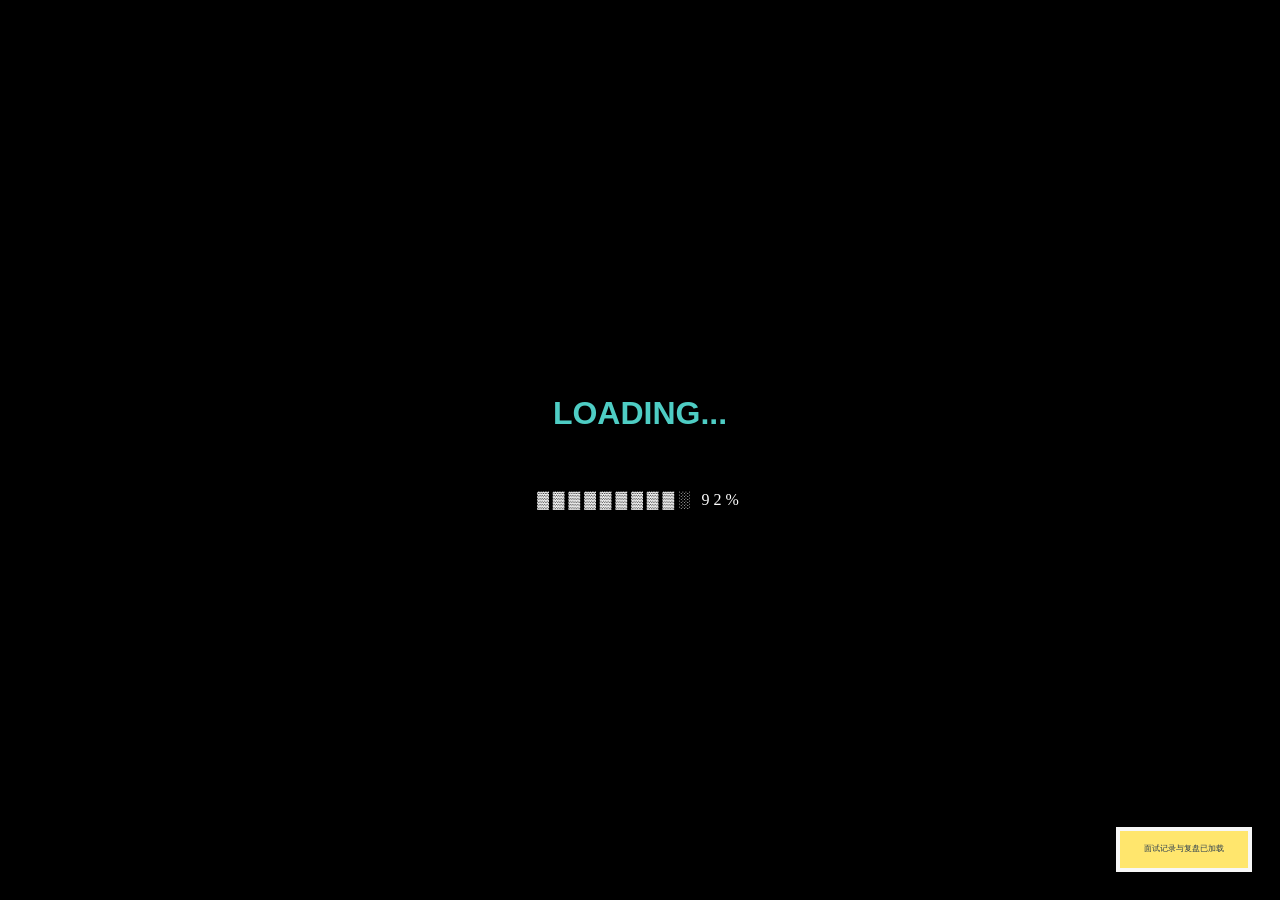
==== commit 52a72b1e: "Add files via upload" ====
--- a/index.html
+++ b/index.html
@@ -20,16 +20,25 @@
 
     <header class="header-pixel">
         <div style="display: flex; justify-content: space-between; align-items: center; max-width: 1200px; margin: 0 auto;">
-            <h1 style="margin: 0; font-size: 24px;">🎮 面试复盘 PIXEL</h1>
+            <h1 style="margin: 0; font-size: 24px;">📋 面试记录与复盘</h1>
             <nav class="header__nav">
-                <button class="header__nav-btn is-active" data-tab="interview">面试记录</button>
-                <button class="header__nav-btn" data-tab="question">题库管理</button>
-                <button class="header__nav-btn" data-tab="analysis">复盘分析</button>
+                <button class="header__nav-btn is-active" data-tab="interview">📋 面试记录</button>
+                <button class="header__nav-btn" data-tab="question">📚 题库管理</button>
+                <button class="header__nav-btn" data-tab="analysis">📊 复盘分析</button>
             </nav>
             <div style="display: flex; gap: 8px;">
-                <button class="btn-pixel btn-pixel--secondary" id="btn-import">导入</button>
-                <button class="btn-pixel btn-pixel--secondary" id="btn-export-json">备份</button>
-                <button class="btn-pixel btn-pixel--secondary" id="btn-export">导出</button>
+                <button class="btn-pixel btn-pixel--secondary" id="btn-import">
+                    <svg width="16" height="16" viewBox="0 0 24 24" fill="none" stroke="currentColor" stroke-width="2" style="margin-right: 4px;"><path d="M21 15v4a2 2 0 0 1-2 2H5a2 2 0 0 1-2-2v-4"/><polyline points="17 8 12 3 7 8"/><line x1="12" y1="3" x2="12" y2="15"/></svg>
+                    导入数据
+                </button>
+                <button class="btn-pixel btn-pixel--secondary" id="btn-export-json">
+                    <svg width="16" height="16" viewBox="0 0 24 24" fill="none" stroke="currentColor" stroke-width="2" style="margin-right: 4px;"><rect x="3" y="3" width="18" height="18" rx="2" ry="2"/><line x1="9" y1="3" x2="9" y2="21"/></svg>
+                    备份数据
+                </button>
+                <button class="btn-pixel btn-pixel--secondary" id="btn-export">
+                    <svg width="16" height="16" viewBox="0 0 24 24" fill="none" stroke="currentColor" stroke-width="2" style="margin-right: 4px;"><path d="M21 15v4a2 2 0 0 1-2 2H5a2 2 0 0 1-2-2v-4"/><polyline points="7 10 12 15 17 10"/><line x1="12" y1="15" x2="12" y2="3"/></svg>
+                    导出报告
+                </button>
             </div>
         </div>
     </header>
@@ -153,7 +162,7 @@
     <!-- 弹窗：新增/编辑面试 -->
     <div class="modal-pixel" id="modal-interview" hidden>
         <div class="modal-content-pixel">
-            <h2 id="modal-interview-title" style="margin-top: 0;">NEW RECORD</h2>
+            <h2 id="modal-interview-title" style="margin-top: 0;">新增面试记录</h2>
             <form id="form-interview">
                 <input type="hidden" id="interview-id">
                 <div style="display: grid; grid-template-columns: 1fr 1fr; gap: 16px; margin-bottom: 16px;">
@@ -169,7 +178,17 @@
                     </select>
                     <input type="datetime-local" id="interview-date" class="input-pixel" required>
                 </div>
-                <textarea id="interview-transcript" class="input-pixel" rows="4" placeholder="粘贴面试文字稿..." style="margin-bottom: 16px;"></textarea>
+                <div style="margin-bottom: 8px;">
+                    <a href="https://www.doubao.com/" target="_blank" rel="noopener noreferrer" class="link-hint" style="font-size: 12px; color: var(--pixel-teal); text-decoration: underline; display: inline-flex; align-items: center; gap: 4px;">
+                        <span>🌐 使用豆包进行问答梳理 (www.doubao.com)</span>
+                        <svg width="12" height="12" viewBox="0 0 24 24" fill="none" stroke="currentColor" stroke-width="2"><path d="M18 13v6a2 2 0 0 1-2 2H5a2 2 0 0 1-2-2V8a2 2 0 0 1 2-2h6"/><polyline points="15 3 21 3 21 8"/><line x1="10" y1="14" x2="21" y2="3"/></svg>
+                    </a>
+                </div>
+                <textarea id="interview-transcript" class="input-pixel" rows="6" placeholder="粘贴面试录音转文字的内容，例如：
+问：请介绍一下你自己。
+答：我是一名拥有三年经验的前端开发工程师，熟悉 React 和 Vue...
+问：你对我们公司了解吗？
+答：是的，我了解到贵司在 AI 领域有深厚的积累..." style="margin-bottom: 16px;"></textarea>
                 <button type="button" class="btn-pixel btn-pixel--secondary" id="btn-parse-transcript" style="width: 100%; margin-bottom: 16px;">智能解析归纳</button>
                 
                 <div style="margin-bottom: 24px;">
@@ -195,7 +214,7 @@
     <!-- 弹窗：添加/编辑题目 -->
     <div class="modal-pixel" id="modal-question" hidden>
         <div class="modal-content-pixel">
-            <h2 id="modal-question-title" style="margin-top: 0;">ADD QUESTION</h2>
+            <h2 id="modal-question-title" style="margin-top: 0;">添加题目</h2>
             <form id="form-question">
                 <input type="hidden" id="question-id">
                 <textarea id="question-content" class="input-pixel" rows="3" placeholder="题目内容*" required style="margin-bottom: 16px;"></textarea>
@@ -215,7 +234,7 @@
                 
                 <div style="display: flex; gap: 16px;">
                     <button type="button" class="btn-pixel btn-pixel--danger" id="btn-cancel-question" style="flex: 1;">取消</button>
-                    <button type="submit" class="btn-pixel btn-pixel--primary" style="flex: 1;">确认添加</button>
+                    <button type="submit" class="btn-pixel btn-pixel--primary" style="flex: 1;">确认保存</button>
                 </div>
             </form>
         </div>
@@ -225,7 +244,7 @@
     <div class="modal-pixel" id="modal-view" hidden>
         <div class="modal-content-pixel" style="max-width: 800px;">
             <div style="display: flex; justify-content: space-between; align-items: center; margin-bottom: 24px;">
-                <h2 id="modal-view-title" style="margin: 0;">DETAILS</h2>
+                <h2 id="modal-view-title" style="margin: 0;">详情查看</h2>
                 <button class="btn-pixel btn-pixel--danger" id="modal-view-close" style="padding: 4px 8px;">X</button>
             </div>
             <div id="view-content" style="max-height: 500px; overflow-y: auto;"></div>
@@ -236,15 +255,15 @@
     <div class="modal-pixel" id="modal-manage-categories" hidden>
         <div class="modal-content-pixel">
             <div style="display: flex; justify-content: space-between; align-items: center; margin-bottom: 24px;">
-                <h2 style="margin: 0;">CATEGORIES</h2>
+                <h2 style="margin: 0;">类别管理</h2>
                 <button class="btn-pixel btn-pixel--danger" id="modal-categories-close" style="padding: 4px 8px;">X</button>
             </div>
             <div style="display: flex; gap: 8px; margin-bottom: 24px;">
-                <input type="text" id="new-category-input" class="input-pixel" placeholder="NEW CAT...">
-                <button class="btn-pixel btn-pixel--primary" id="btn-add-category-save">ADD</button>
+                <input type="text" id="new-category-input" class="input-pixel" placeholder="输入新类别名称...">
+                <button class="btn-pixel btn-pixel--primary" id="btn-add-category-save">添加</button>
             </div>
             <div id="category-list-manage" style="max-height: 300px; overflow-y: auto;"></div>
-            <button class="btn-pixel btn-pixel--primary" id="btn-close-categories" style="width: 100%; margin-top: 24px;">DONE</button>
+            <button class="btn-pixel btn-pixel--primary" id="btn-close-categories" style="width: 100%; margin-top: 24px;">完成</button>
         </div>
     </div>
 
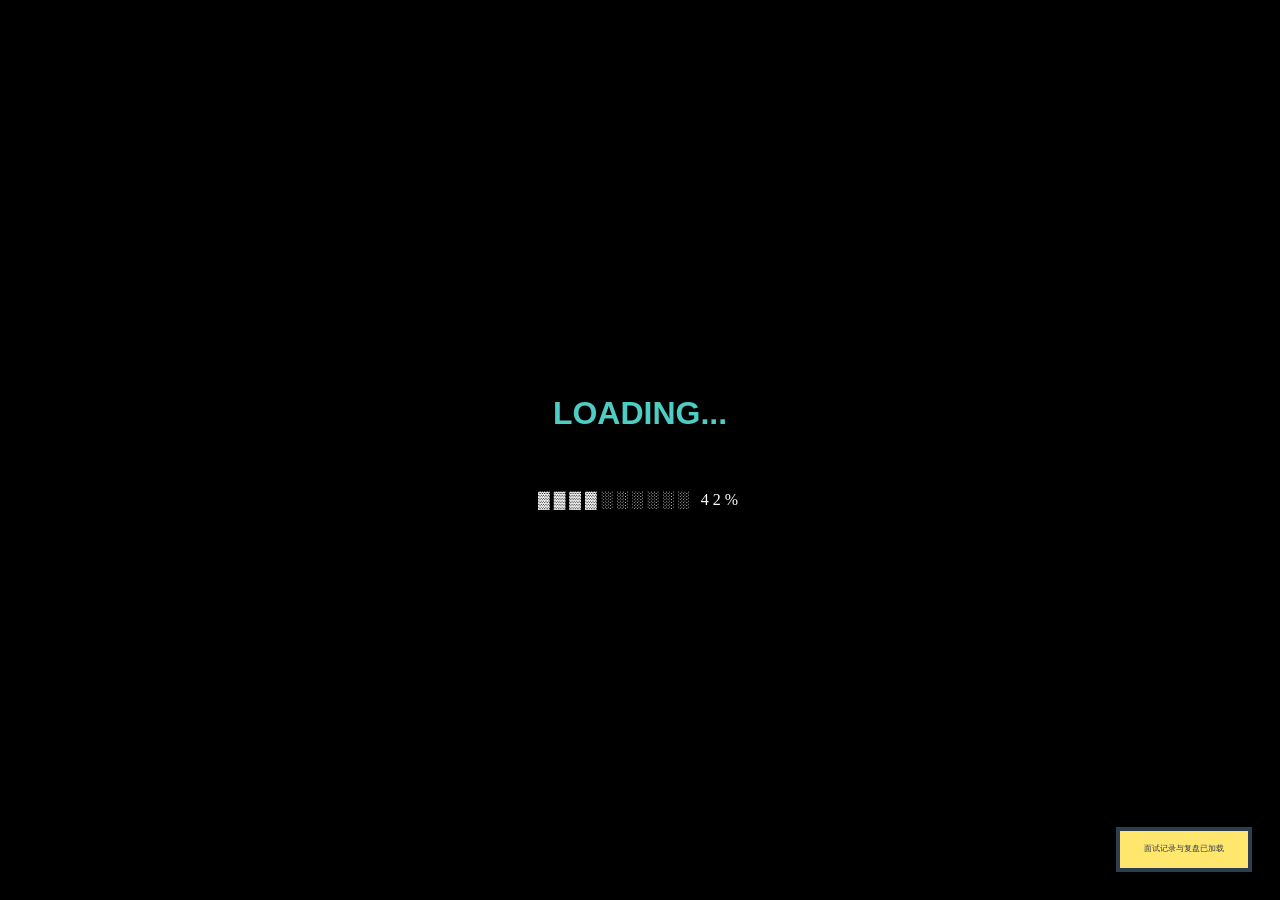
==== commit 36de3273: "Add files via upload" ====
--- a/index.html
+++ b/index.html
@@ -20,11 +20,11 @@
 
     <header class="header-pixel">
         <div style="display: flex; justify-content: space-between; align-items: center; max-width: 1200px; margin: 0 auto;">
-            <h1 style="margin: 0; font-size: 24px;">📋 面试记录与复盘</h1>
+            <h1 style="margin: 0; font-size: 24px;">面试记录与复盘</h1>
             <nav class="header__nav">
-                <button class="header__nav-btn is-active" data-tab="interview">📋 面试记录</button>
-                <button class="header__nav-btn" data-tab="question">📚 题库管理</button>
-                <button class="header__nav-btn" data-tab="analysis">📊 复盘分析</button>
+                <button class="header__nav-btn is-active" data-tab="interview">面试记录</button>
+                <button class="header__nav-btn" data-tab="question">题库管理</button>
+                <button class="header__nav-btn" data-tab="analysis">复盘分析</button>
             </nav>
             <div style="display: flex; gap: 8px;">
                 <button class="btn-pixel btn-pixel--secondary" id="btn-import">
--- a/css/pixel.css
+++ b/css/pixel.css
@@ -39,18 +39,7 @@
     margin: 8px;
 }
 
-/* 模拟像素锯齿边角 (不使用 border-radius) */
-.pixel-border::before {
-    content: "";
-    position: absolute;
-    top: calc(var(--pixel-size) * -1);
-    left: calc(var(--pixel-size) * -1);
-    right: calc(var(--pixel-size) * -1);
-    bottom: calc(var(--pixel-size) * -1);
-    border: solid var(--pixel-bg) var(--pixel-size);
-    pointer-events: none;
-    z-index: 1;
-}
+/* 移除模拟像素锯齿边角，保持简洁 */
 
 /* 按钮样式：3 帧动画 (默认/悬停/点击) */
 .btn-pixel {
@@ -93,6 +82,7 @@
     font-size: 16px;
     outline: none;
     position: relative;
+    color-scheme: dark; /* 确保日期选择器等原生组件在黑色背景下可见 */
 }
 
 .input-pixel::placeholder {
@@ -109,16 +99,7 @@
     text-shadow: none !important;
 }
 
-/* CRT 显示器扫描线效果 */
-.input-pixel::after {
-    content: "";
-    position: absolute;
-    top: 0; left: 0; right: 0; bottom: 0;
-    background: linear-gradient(rgba(18, 16, 16, 0) 50%, rgba(0, 0, 0, 0.25) 50%), linear-gradient(90deg, rgba(255, 0, 0, 0.06), rgba(0, 255, 0, 0.02), rgba(0, 0, 255, 0.06));
-    background-size: 100% 4px, 3px 100%;
-    pointer-events: none;
-    opacity: 0.3;
-}
+/* 移除之前的扫描线效果，避免干扰输入和选择 */
 
 /* 进度条 ▓▓░░ 字符样式 */
 #loading-text {
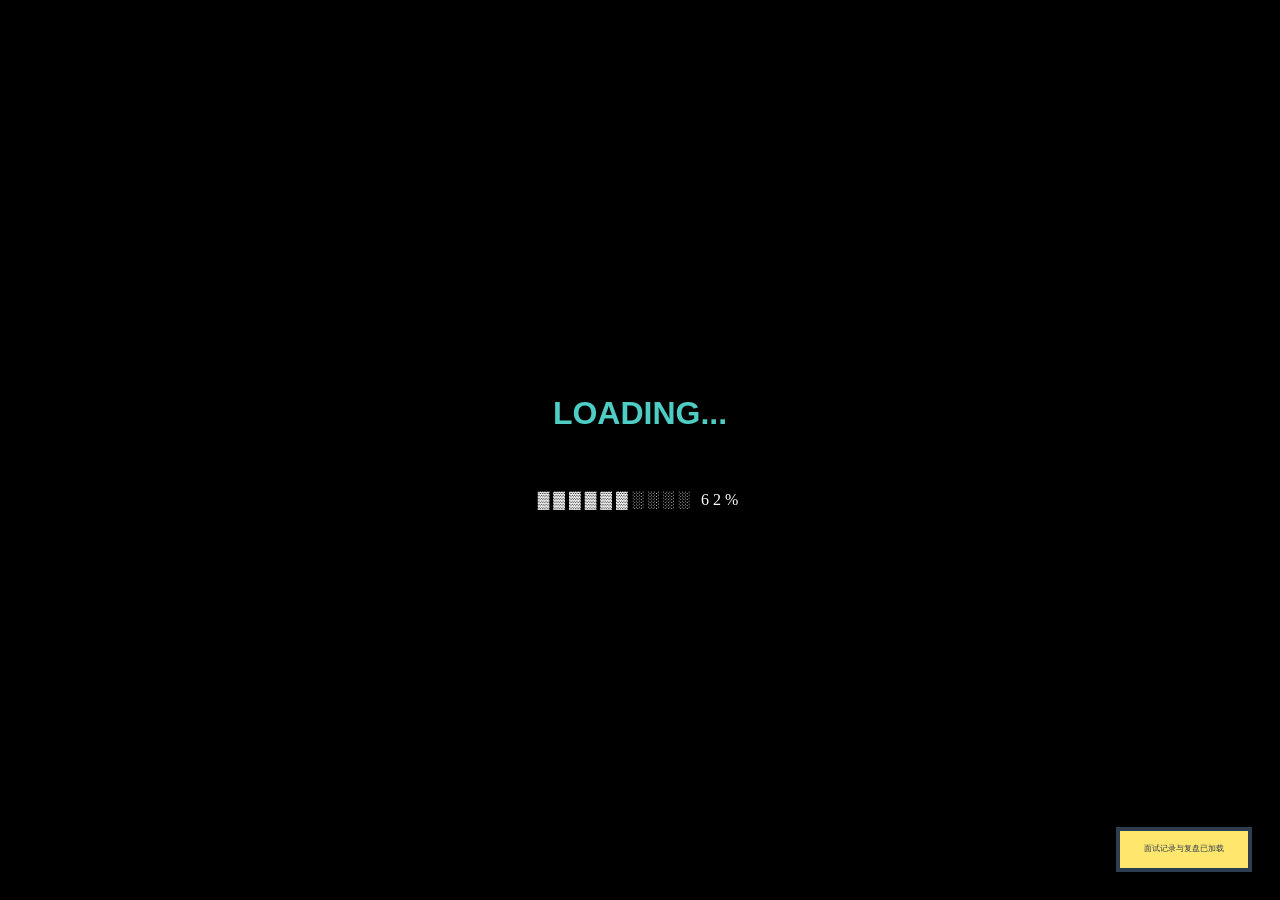
==== commit 2030d098: "Add files via upload" ====
--- a/index.html
+++ b/index.html
@@ -47,7 +47,7 @@
         <!-- 面试记录面板 -->
         <section class="tab-panel is-active" id="panel-interview">
             <div style="display: flex; justify-content: space-between; align-items: center; margin-bottom: 32px;">
-                <h2 style="margin: 0;"># 面试记录</h2>
+                <h2 style="margin: 0;">面试记录</h2>
                 <button class="btn-pixel btn-pixel--primary" id="btn-add-interview">+ 新增记录</button>
             </div>
             
@@ -81,7 +81,7 @@
         <!-- 题库管理面板 -->
         <section class="tab-panel" id="panel-question">
             <div style="display: flex; justify-content: space-between; align-items: center; margin-bottom: 32px;">
-                <h2 style="margin: 0;"># 题库管理</h2>
+                <h2 style="margin: 0;">题库管理</h2>
                 <div style="display: flex; gap: 16px; align-items: center;">
                     <div id="batch-actions-area" hidden style="display: flex; gap: 8px; align-items: center;">
                         <span id="selected-count" style="font-size: 14px;">已选 0</span>
@@ -122,7 +122,7 @@
 
         <!-- 复盘分析面板 -->
         <section class="tab-panel" id="panel-analysis">
-            <h2 style="margin-bottom: 32px;"># 复盘分析</h2>
+            <h2 style="margin-bottom: 32px;">复盘分析</h2>
             <div style="display: grid; grid-template-columns: repeat(auto-fit, minmax(200px, 1fr)); gap: 24px; margin-bottom: 40px;">
                 <div class="pixel-border" style="text-align: center;">
                     <div style="font-size: 14px; margin-bottom: 16px;">总面试</div>
--- a/css/pixel.css
+++ b/css/pixel.css
@@ -41,36 +41,51 @@
 
 /* 移除模拟像素锯齿边角，保持简洁 */
 
-/* 按钮样式：3 帧动画 (默认/悬停/点击) */
+/* 按钮样式：3D 像素质感 */
 .btn-pixel {
     display: inline-flex;
     align-items: center;
     justify-content: center;
-    padding: 12px 24px;
+    padding: 10px 20px;
     border: solid var(--pixel-dark) var(--pixel-size);
     background-color: var(--pixel-teal);
     color: var(--pixel-dark);
     cursor: pointer;
-    text-transform: uppercase;
     font-size: 14px;
     font-weight: bold;
     position: relative;
     transition: none;
+    /* 底部加深形成 3D 阴影 */
+    box-shadow: inset calc(var(--pixel-size) * -1) calc(var(--pixel-size) * -1) 0px 0px rgba(0,0,0,0.2),
+                inset var(--pixel-size) var(--pixel-size) 0px 0px rgba(255,255,255,0.3);
 }
 
 .btn-pixel:hover {
     background-color: var(--pixel-yellow);
-    transform: translateY(calc(var(--pixel-size) * -1));
+    /* 悬停时稍微浮起 */
+    box-shadow: inset calc(var(--pixel-size) * -1) calc(var(--pixel-size) * -1) 0px 0px rgba(0,0,0,0.2),
+                inset var(--pixel-size) var(--pixel-size) 0px 0px rgba(255,255,255,0.4);
 }
 
 .btn-pixel:active {
     background-color: var(--pixel-red);
-    transform: translateY(var(--pixel-size));
-}
-
-.btn-pixel--primary { background-color: var(--pixel-teal); }
-.btn-pixel--secondary { background-color: var(--pixel-yellow); }
-.btn-pixel--danger { background-color: var(--pixel-red); }
+    /* 点击时压下，反转阴影 */
+    box-shadow: inset var(--pixel-size) var(--pixel-size) 0px 0px rgba(0,0,0,0.2);
+    transform: translateY(2px);
+}
+
+.btn-pixel--primary { 
+    background-color: var(--pixel-teal); 
+    color: #000;
+}
+.btn-pixel--secondary { 
+    background-color: var(--pixel-yellow); 
+    color: #000;
+}
+.btn-pixel--danger { 
+    background-color: var(--pixel-red); 
+    color: #fff;
+}
 
 /* CRT 风格输入框 */
 .input-pixel {
